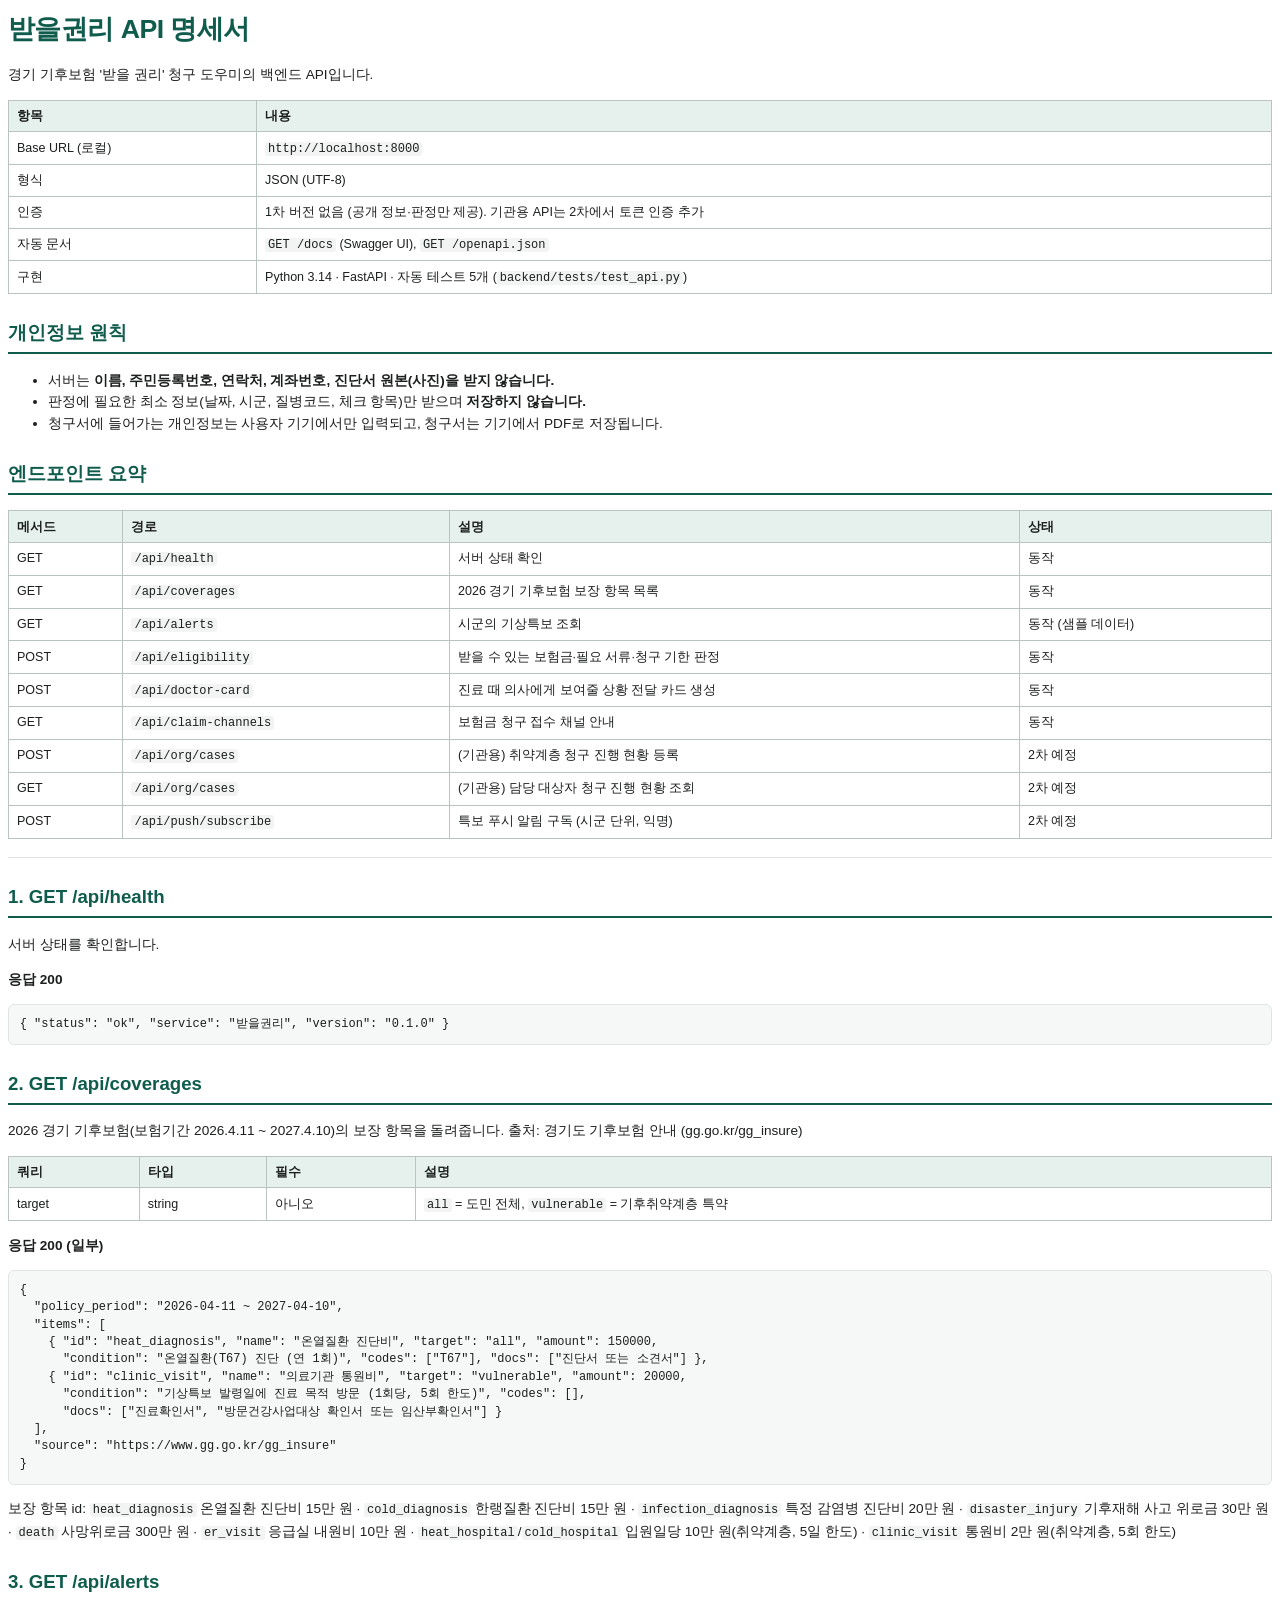
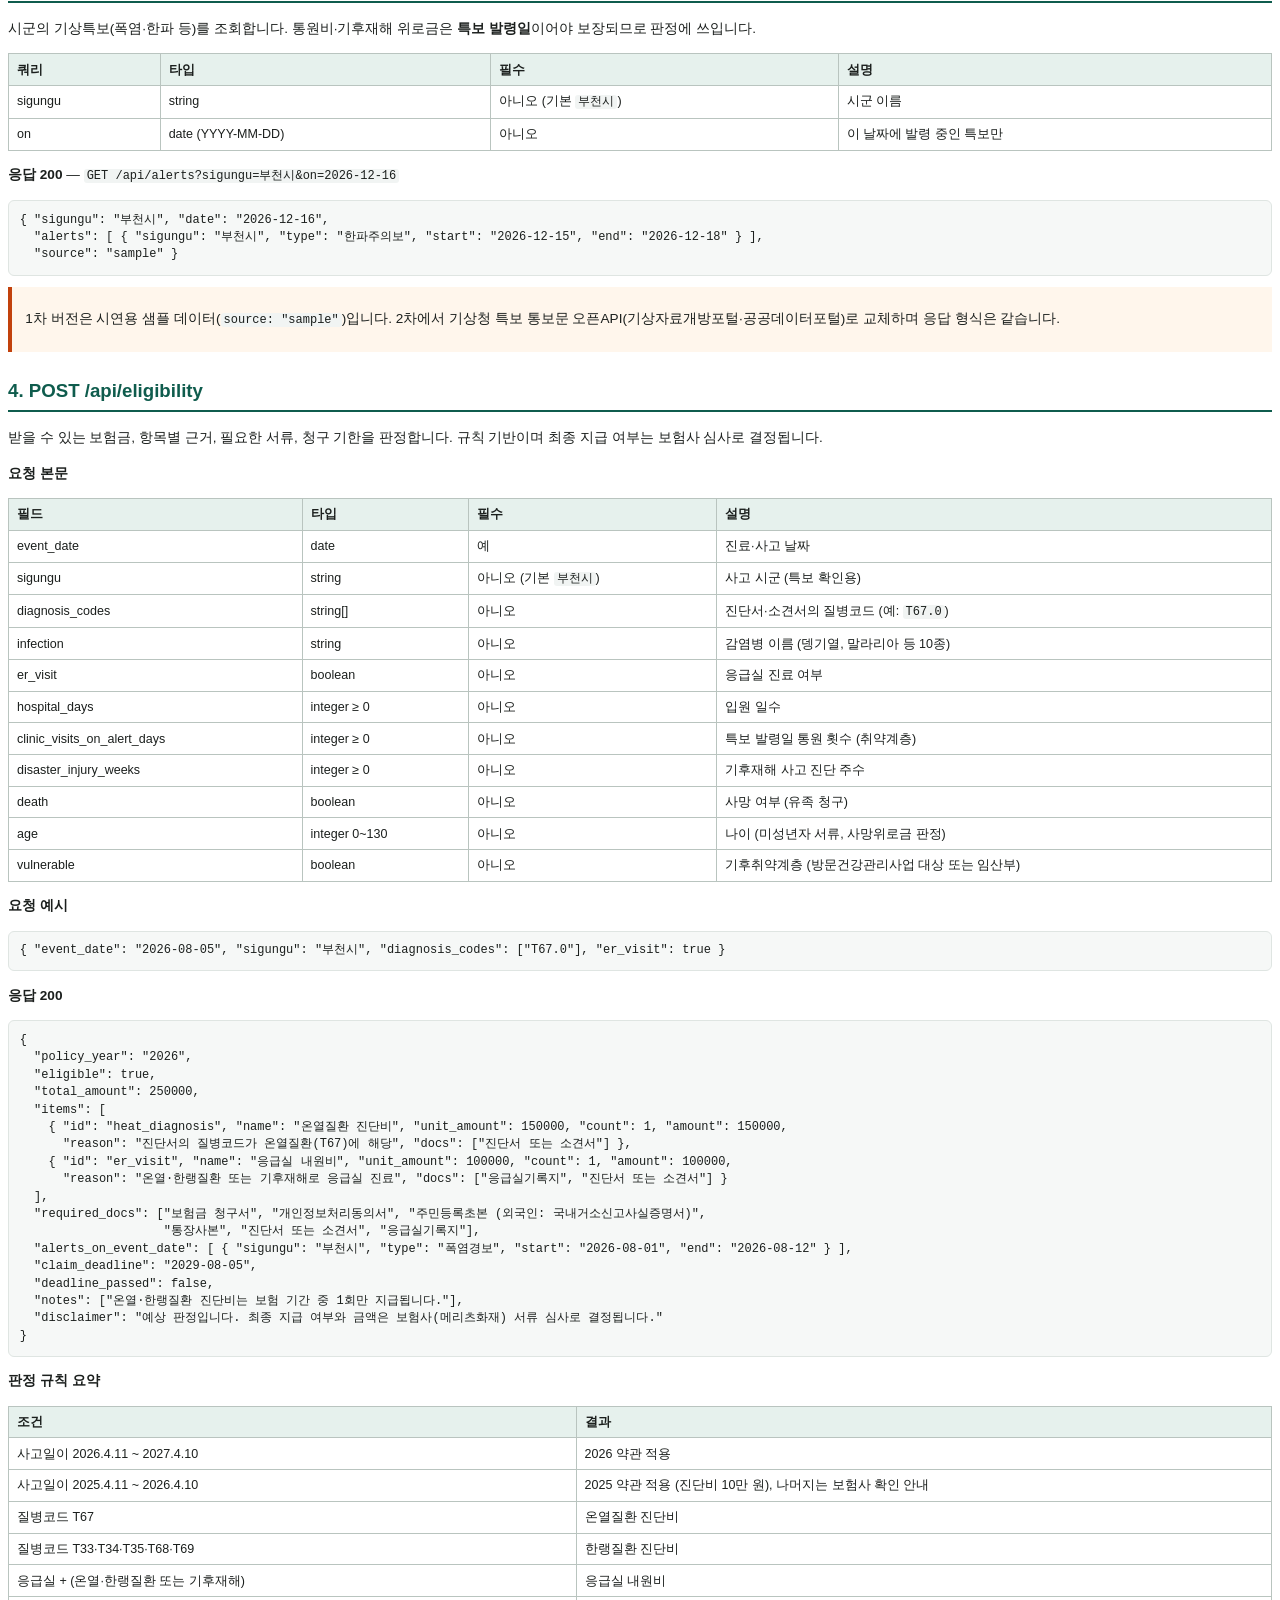
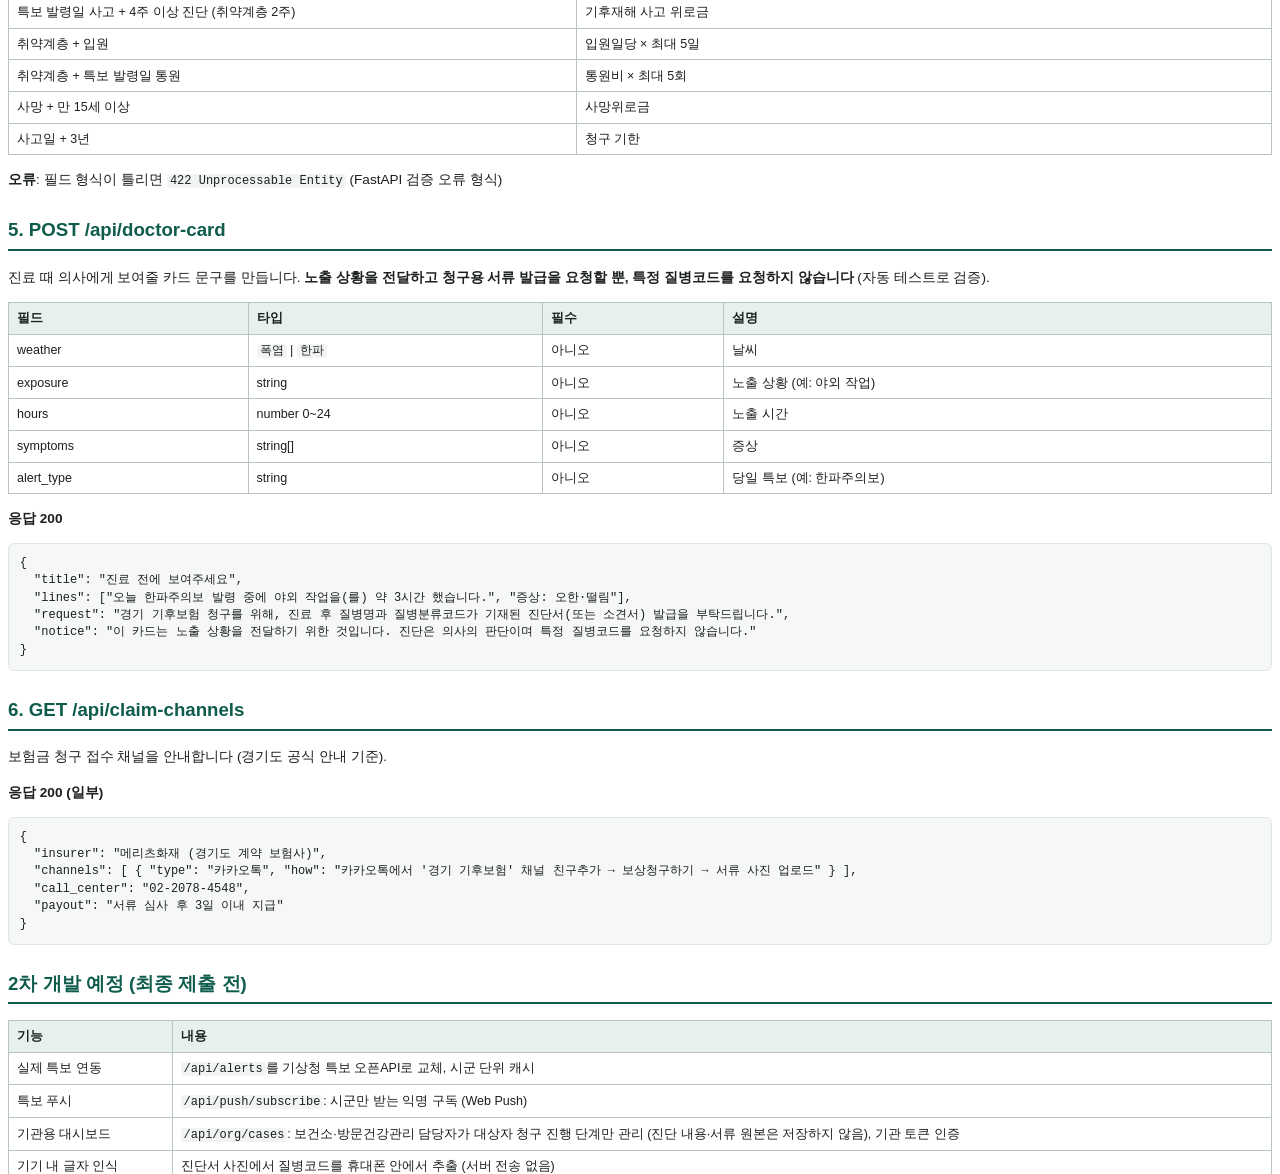
==== docs/API명세서.html @ ae0774bc "받을권리: 경기 기후보험 청구 도우미 1차 제출본 - FastAPI 백엔드: 보장표, 판정 규칙, 기상특보(샘플), 진료 카드, 청구 채널 API와 테스트 - 모바일 웹 프론트엔드" ====
<!doctype html><html lang='ko'><head><meta charset='utf-8'><title>받을권리 API 명세서</title><style>
@page { size: A4; margin: 16mm 15mm; }
body { font-family: "Malgun Gothic", "Apple SD Gothic Neo", sans-serif; font-size: 10.2pt; line-height: 1.6; color: #1b1f1d; }
h1 { font-size: 20pt; color: #0f5c4d; margin: 0 0 4pt; letter-spacing: -0.02em; }
h2 { font-size: 14pt; color: #0f5c4d; border-bottom: 2px solid #0f5c4d; padding-bottom: 3pt; margin-top: 18pt; }
h3 { font-size: 11.5pt; margin: 12pt 0 4pt; }
table { border-collapse: collapse; width: 100%; margin: 6pt 0 10pt; font-size: 9.4pt; page-break-inside: avoid; }
th, td { border: 1px solid #b9c4bf; padding: 4pt 6pt; vertical-align: top; text-align: left; }
th { background: #e6f1ed; }
code { font-family: Consolas, monospace; background: #f1f4f3; padding: 0 3px; border-radius: 3px; font-size: 9pt; }
pre { background: #f6f8f7; border: 1px solid #dfe5e2; border-radius: 6px; padding: 8pt; font-size: 8.4pt; line-height: 1.45;
      white-space: pre-wrap; page-break-inside: avoid; }
pre code { background: none; padding: 0; }
blockquote { margin: 8pt 0; padding: 6pt 10pt; background: #fff6ec; border-left: 4px solid #c2410c; }
hr { border: 0; border-top: 1px solid #dfe5e2; margin: 14pt 0; }
.screens { display: grid; grid-template-columns: repeat(6, 1fr); gap: 6pt; margin: 8pt 0 10pt; page-break-inside: avoid; }
.screens figure { margin: 0; text-align: center; }
.screens img { width: 100%; border: 1px solid #cfd8d4; border-radius: 6px; }
.screens figcaption { font-size: 8pt; margin-top: 2pt; }
.footnote { font-size: 8.4pt; color: #444; }
.footnote ol { padding-left: 16pt; }
a { color: #0f5c4d; word-break: break-all; }
</style></head><body><h1>받을권리 API 명세서</h1>
<p>경기 기후보험 '받을 권리' 청구 도우미의 백엔드 API입니다.</p>
<table>
<thead>
<tr>
<th>항목</th>
<th>내용</th>
</tr>
</thead>
<tbody>
<tr>
<td>Base URL (로컬)</td>
<td><code>http://localhost:8000</code></td>
</tr>
<tr>
<td>형식</td>
<td>JSON (UTF-8)</td>
</tr>
<tr>
<td>인증</td>
<td>1차 버전 없음 (공개 정보·판정만 제공). 기관용 API는 2차에서 토큰 인증 추가</td>
</tr>
<tr>
<td>자동 문서</td>
<td><code>GET /docs</code> (Swagger UI), <code>GET /openapi.json</code></td>
</tr>
<tr>
<td>구현</td>
<td>Python 3.14 · FastAPI · 자동 테스트 5개 (<code>backend/tests/test_api.py</code>)</td>
</tr>
</tbody>
</table>
<h2>개인정보 원칙</h2>
<ul>
<li>서버는 <strong>이름, 주민등록번호, 연락처, 계좌번호, 진단서 원본(사진)을 받지 않습니다.</strong></li>
<li>판정에 필요한 최소 정보(날짜, 시군, 질병코드, 체크 항목)만 받으며 <strong>저장하지 않습니다.</strong></li>
<li>청구서에 들어가는 개인정보는 사용자 기기에서만 입력되고, 청구서는 기기에서 PDF로 저장됩니다.</li>
</ul>
<h2>엔드포인트 요약</h2>
<table>
<thead>
<tr>
<th>메서드</th>
<th>경로</th>
<th>설명</th>
<th>상태</th>
</tr>
</thead>
<tbody>
<tr>
<td>GET</td>
<td><code>/api/health</code></td>
<td>서버 상태 확인</td>
<td>동작</td>
</tr>
<tr>
<td>GET</td>
<td><code>/api/coverages</code></td>
<td>2026 경기 기후보험 보장 항목 목록</td>
<td>동작</td>
</tr>
<tr>
<td>GET</td>
<td><code>/api/alerts</code></td>
<td>시군의 기상특보 조회</td>
<td>동작 (샘플 데이터)</td>
</tr>
<tr>
<td>POST</td>
<td><code>/api/eligibility</code></td>
<td>받을 수 있는 보험금·필요 서류·청구 기한 판정</td>
<td>동작</td>
</tr>
<tr>
<td>POST</td>
<td><code>/api/doctor-card</code></td>
<td>진료 때 의사에게 보여줄 상황 전달 카드 생성</td>
<td>동작</td>
</tr>
<tr>
<td>GET</td>
<td><code>/api/claim-channels</code></td>
<td>보험금 청구 접수 채널 안내</td>
<td>동작</td>
</tr>
<tr>
<td>POST</td>
<td><code>/api/org/cases</code></td>
<td>(기관용) 취약계층 청구 진행 현황 등록</td>
<td>2차 예정</td>
</tr>
<tr>
<td>GET</td>
<td><code>/api/org/cases</code></td>
<td>(기관용) 담당 대상자 청구 진행 현황 조회</td>
<td>2차 예정</td>
</tr>
<tr>
<td>POST</td>
<td><code>/api/push/subscribe</code></td>
<td>특보 푸시 알림 구독 (시군 단위, 익명)</td>
<td>2차 예정</td>
</tr>
</tbody>
</table>
<hr />
<h2>1. GET /api/health</h2>
<p>서버 상태를 확인합니다.</p>
<p><strong>응답 200</strong></p>
<pre><code class="language-json">{ &quot;status&quot;: &quot;ok&quot;, &quot;service&quot;: &quot;받을권리&quot;, &quot;version&quot;: &quot;0.1.0&quot; }
</code></pre>
<h2>2. GET /api/coverages</h2>
<p>2026 경기 기후보험(보험기간 2026.4.11 ~ 2027.4.10)의 보장 항목을 돌려줍니다. 출처: 경기도 기후보험 안내 (gg.go.kr/gg_insure)</p>
<table>
<thead>
<tr>
<th>쿼리</th>
<th>타입</th>
<th>필수</th>
<th>설명</th>
</tr>
</thead>
<tbody>
<tr>
<td>target</td>
<td>string</td>
<td>아니오</td>
<td><code>all</code> = 도민 전체, <code>vulnerable</code> = 기후취약계층 특약</td>
</tr>
</tbody>
</table>
<p><strong>응답 200 (일부)</strong></p>
<pre><code class="language-json">{
  &quot;policy_period&quot;: &quot;2026-04-11 ~ 2027-04-10&quot;,
  &quot;items&quot;: [
    { &quot;id&quot;: &quot;heat_diagnosis&quot;, &quot;name&quot;: &quot;온열질환 진단비&quot;, &quot;target&quot;: &quot;all&quot;, &quot;amount&quot;: 150000,
      &quot;condition&quot;: &quot;온열질환(T67) 진단 (연 1회)&quot;, &quot;codes&quot;: [&quot;T67&quot;], &quot;docs&quot;: [&quot;진단서 또는 소견서&quot;] },
    { &quot;id&quot;: &quot;clinic_visit&quot;, &quot;name&quot;: &quot;의료기관 통원비&quot;, &quot;target&quot;: &quot;vulnerable&quot;, &quot;amount&quot;: 20000,
      &quot;condition&quot;: &quot;기상특보 발령일에 진료 목적 방문 (1회당, 5회 한도)&quot;, &quot;codes&quot;: [],
      &quot;docs&quot;: [&quot;진료확인서&quot;, &quot;방문건강사업대상 확인서 또는 임산부확인서&quot;] }
  ],
  &quot;source&quot;: &quot;https://www.gg.go.kr/gg_insure&quot;
}
</code></pre>
<p>보장 항목 id: <code>heat_diagnosis</code> 온열질환 진단비 15만 원 · <code>cold_diagnosis</code> 한랭질환 진단비 15만 원 · <code>infection_diagnosis</code> 특정 감염병 진단비 20만 원 · <code>disaster_injury</code> 기후재해 사고 위로금 30만 원 · <code>death</code> 사망위로금 300만 원 · <code>er_visit</code> 응급실 내원비 10만 원 · <code>heat_hospital</code>/<code>cold_hospital</code> 입원일당 10만 원(취약계층, 5일 한도) · <code>clinic_visit</code> 통원비 2만 원(취약계층, 5회 한도)</p>
<h2>3. GET /api/alerts</h2>
<p>시군의 기상특보(폭염·한파 등)를 조회합니다. 통원비·기후재해 위로금은 <strong>특보 발령일</strong>이어야 보장되므로 판정에 쓰입니다.</p>
<table>
<thead>
<tr>
<th>쿼리</th>
<th>타입</th>
<th>필수</th>
<th>설명</th>
</tr>
</thead>
<tbody>
<tr>
<td>sigungu</td>
<td>string</td>
<td>아니오 (기본 <code>부천시</code>)</td>
<td>시군 이름</td>
</tr>
<tr>
<td>on</td>
<td>date (YYYY-MM-DD)</td>
<td>아니오</td>
<td>이 날짜에 발령 중인 특보만</td>
</tr>
</tbody>
</table>
<p><strong>응답 200</strong> — <code>GET /api/alerts?sigungu=부천시&amp;on=2026-12-16</code></p>
<pre><code class="language-json">{ &quot;sigungu&quot;: &quot;부천시&quot;, &quot;date&quot;: &quot;2026-12-16&quot;,
  &quot;alerts&quot;: [ { &quot;sigungu&quot;: &quot;부천시&quot;, &quot;type&quot;: &quot;한파주의보&quot;, &quot;start&quot;: &quot;2026-12-15&quot;, &quot;end&quot;: &quot;2026-12-18&quot; } ],
  &quot;source&quot;: &quot;sample&quot; }
</code></pre>
<blockquote>
<p>1차 버전은 시연용 샘플 데이터(<code>source: "sample"</code>)입니다. 2차에서 기상청 특보 통보문 오픈API(기상자료개방포털·공공데이터포털)로 교체하며 응답 형식은 같습니다.</p>
</blockquote>
<h2>4. POST /api/eligibility</h2>
<p>받을 수 있는 보험금, 항목별 근거, 필요한 서류, 청구 기한을 판정합니다. 규칙 기반이며 최종 지급 여부는 보험사 심사로 결정됩니다.</p>
<p><strong>요청 본문</strong></p>
<table>
<thead>
<tr>
<th>필드</th>
<th>타입</th>
<th>필수</th>
<th>설명</th>
</tr>
</thead>
<tbody>
<tr>
<td>event_date</td>
<td>date</td>
<td>예</td>
<td>진료·사고 날짜</td>
</tr>
<tr>
<td>sigungu</td>
<td>string</td>
<td>아니오 (기본 <code>부천시</code>)</td>
<td>사고 시군 (특보 확인용)</td>
</tr>
<tr>
<td>diagnosis_codes</td>
<td>string[]</td>
<td>아니오</td>
<td>진단서·소견서의 질병코드 (예: <code>T67.0</code>)</td>
</tr>
<tr>
<td>infection</td>
<td>string</td>
<td>아니오</td>
<td>감염병 이름 (뎅기열, 말라리아 등 10종)</td>
</tr>
<tr>
<td>er_visit</td>
<td>boolean</td>
<td>아니오</td>
<td>응급실 진료 여부</td>
</tr>
<tr>
<td>hospital_days</td>
<td>integer ≥ 0</td>
<td>아니오</td>
<td>입원 일수</td>
</tr>
<tr>
<td>clinic_visits_on_alert_days</td>
<td>integer ≥ 0</td>
<td>아니오</td>
<td>특보 발령일 통원 횟수 (취약계층)</td>
</tr>
<tr>
<td>disaster_injury_weeks</td>
<td>integer ≥ 0</td>
<td>아니오</td>
<td>기후재해 사고 진단 주수</td>
</tr>
<tr>
<td>death</td>
<td>boolean</td>
<td>아니오</td>
<td>사망 여부 (유족 청구)</td>
</tr>
<tr>
<td>age</td>
<td>integer 0~130</td>
<td>아니오</td>
<td>나이 (미성년자 서류, 사망위로금 판정)</td>
</tr>
<tr>
<td>vulnerable</td>
<td>boolean</td>
<td>아니오</td>
<td>기후취약계층 (방문건강관리사업 대상 또는 임산부)</td>
</tr>
</tbody>
</table>
<p><strong>요청 예시</strong></p>
<pre><code class="language-json">{ &quot;event_date&quot;: &quot;2026-08-05&quot;, &quot;sigungu&quot;: &quot;부천시&quot;, &quot;diagnosis_codes&quot;: [&quot;T67.0&quot;], &quot;er_visit&quot;: true }
</code></pre>
<p><strong>응답 200</strong></p>
<pre><code class="language-json">{
  &quot;policy_year&quot;: &quot;2026&quot;,
  &quot;eligible&quot;: true,
  &quot;total_amount&quot;: 250000,
  &quot;items&quot;: [
    { &quot;id&quot;: &quot;heat_diagnosis&quot;, &quot;name&quot;: &quot;온열질환 진단비&quot;, &quot;unit_amount&quot;: 150000, &quot;count&quot;: 1, &quot;amount&quot;: 150000,
      &quot;reason&quot;: &quot;진단서의 질병코드가 온열질환(T67)에 해당&quot;, &quot;docs&quot;: [&quot;진단서 또는 소견서&quot;] },
    { &quot;id&quot;: &quot;er_visit&quot;, &quot;name&quot;: &quot;응급실 내원비&quot;, &quot;unit_amount&quot;: 100000, &quot;count&quot;: 1, &quot;amount&quot;: 100000,
      &quot;reason&quot;: &quot;온열·한랭질환 또는 기후재해로 응급실 진료&quot;, &quot;docs&quot;: [&quot;응급실기록지&quot;, &quot;진단서 또는 소견서&quot;] }
  ],
  &quot;required_docs&quot;: [&quot;보험금 청구서&quot;, &quot;개인정보처리동의서&quot;, &quot;주민등록초본 (외국인: 국내거소신고사실증명서)&quot;,
                    &quot;통장사본&quot;, &quot;진단서 또는 소견서&quot;, &quot;응급실기록지&quot;],
  &quot;alerts_on_event_date&quot;: [ { &quot;sigungu&quot;: &quot;부천시&quot;, &quot;type&quot;: &quot;폭염경보&quot;, &quot;start&quot;: &quot;2026-08-01&quot;, &quot;end&quot;: &quot;2026-08-12&quot; } ],
  &quot;claim_deadline&quot;: &quot;2029-08-05&quot;,
  &quot;deadline_passed&quot;: false,
  &quot;notes&quot;: [&quot;온열·한랭질환 진단비는 보험 기간 중 1회만 지급됩니다.&quot;],
  &quot;disclaimer&quot;: &quot;예상 판정입니다. 최종 지급 여부와 금액은 보험사(메리츠화재) 서류 심사로 결정됩니다.&quot;
}
</code></pre>
<p><strong>판정 규칙 요약</strong></p>
<table>
<thead>
<tr>
<th>조건</th>
<th>결과</th>
</tr>
</thead>
<tbody>
<tr>
<td>사고일이 2026.4.11 ~ 2027.4.10</td>
<td>2026 약관 적용</td>
</tr>
<tr>
<td>사고일이 2025.4.11 ~ 2026.4.10</td>
<td>2025 약관 적용 (진단비 10만 원), 나머지는 보험사 확인 안내</td>
</tr>
<tr>
<td>질병코드 T67</td>
<td>온열질환 진단비</td>
</tr>
<tr>
<td>질병코드 T33·T34·T35·T68·T69</td>
<td>한랭질환 진단비</td>
</tr>
<tr>
<td>응급실 + (온열·한랭질환 또는 기후재해)</td>
<td>응급실 내원비</td>
</tr>
<tr>
<td>특보 발령일 사고 + 4주 이상 진단 (취약계층 2주)</td>
<td>기후재해 사고 위로금</td>
</tr>
<tr>
<td>취약계층 + 입원</td>
<td>입원일당 × 최대 5일</td>
</tr>
<tr>
<td>취약계층 + 특보 발령일 통원</td>
<td>통원비 × 최대 5회</td>
</tr>
<tr>
<td>사망 + 만 15세 이상</td>
<td>사망위로금</td>
</tr>
<tr>
<td>사고일 + 3년</td>
<td>청구 기한</td>
</tr>
</tbody>
</table>
<p><strong>오류</strong>: 필드 형식이 틀리면 <code>422 Unprocessable Entity</code> (FastAPI 검증 오류 형식)</p>
<h2>5. POST /api/doctor-card</h2>
<p>진료 때 의사에게 보여줄 카드 문구를 만듭니다. <strong>노출 상황을 전달하고 청구용 서류 발급을 요청할 뿐, 특정 질병코드를 요청하지 않습니다</strong> (자동 테스트로 검증).</p>
<table>
<thead>
<tr>
<th>필드</th>
<th>타입</th>
<th>필수</th>
<th>설명</th>
</tr>
</thead>
<tbody>
<tr>
<td>weather</td>
<td><code>폭염</code> | <code>한파</code></td>
<td>아니오</td>
<td>날씨</td>
</tr>
<tr>
<td>exposure</td>
<td>string</td>
<td>아니오</td>
<td>노출 상황 (예: 야외 작업)</td>
</tr>
<tr>
<td>hours</td>
<td>number 0~24</td>
<td>아니오</td>
<td>노출 시간</td>
</tr>
<tr>
<td>symptoms</td>
<td>string[]</td>
<td>아니오</td>
<td>증상</td>
</tr>
<tr>
<td>alert_type</td>
<td>string</td>
<td>아니오</td>
<td>당일 특보 (예: 한파주의보)</td>
</tr>
</tbody>
</table>
<p><strong>응답 200</strong></p>
<pre><code class="language-json">{
  &quot;title&quot;: &quot;진료 전에 보여주세요&quot;,
  &quot;lines&quot;: [&quot;오늘 한파주의보 발령 중에 야외 작업을(를) 약 3시간 했습니다.&quot;, &quot;증상: 오한·떨림&quot;],
  &quot;request&quot;: &quot;경기 기후보험 청구를 위해, 진료 후 질병명과 질병분류코드가 기재된 진단서(또는 소견서) 발급을 부탁드립니다.&quot;,
  &quot;notice&quot;: &quot;이 카드는 노출 상황을 전달하기 위한 것입니다. 진단은 의사의 판단이며 특정 질병코드를 요청하지 않습니다.&quot;
}
</code></pre>
<h2>6. GET /api/claim-channels</h2>
<p>보험금 청구 접수 채널을 안내합니다 (경기도 공식 안내 기준).</p>
<p><strong>응답 200 (일부)</strong></p>
<pre><code class="language-json">{
  &quot;insurer&quot;: &quot;메리츠화재 (경기도 계약 보험사)&quot;,
  &quot;channels&quot;: [ { &quot;type&quot;: &quot;카카오톡&quot;, &quot;how&quot;: &quot;카카오톡에서 '경기 기후보험' 채널 친구추가 → 보상청구하기 → 서류 사진 업로드&quot; } ],
  &quot;call_center&quot;: &quot;02-2078-4548&quot;,
  &quot;payout&quot;: &quot;서류 심사 후 3일 이내 지급&quot;
}
</code></pre>
<h2>2차 개발 예정 (최종 제출 전)</h2>
<table>
<thead>
<tr>
<th>기능</th>
<th>내용</th>
</tr>
</thead>
<tbody>
<tr>
<td>실제 특보 연동</td>
<td><code>/api/alerts</code>를 기상청 특보 오픈API로 교체, 시군 단위 캐시</td>
</tr>
<tr>
<td>특보 푸시</td>
<td><code>/api/push/subscribe</code>: 시군만 받는 익명 구독 (Web Push)</td>
</tr>
<tr>
<td>기관용 대시보드</td>
<td><code>/api/org/cases</code>: 보건소·방문건강관리 담당자가 대상자 청구 진행 단계만 관리 (진단 내용·서류 원본은 저장하지 않음), 기관 토큰 인증</td>
</tr>
<tr>
<td>기기 내 글자 인식</td>
<td>진단서 사진에서 질병코드를 휴대폰 안에서 추출 (서버 전송 없음)</td>
</tr>
</tbody>
</table></body></html>
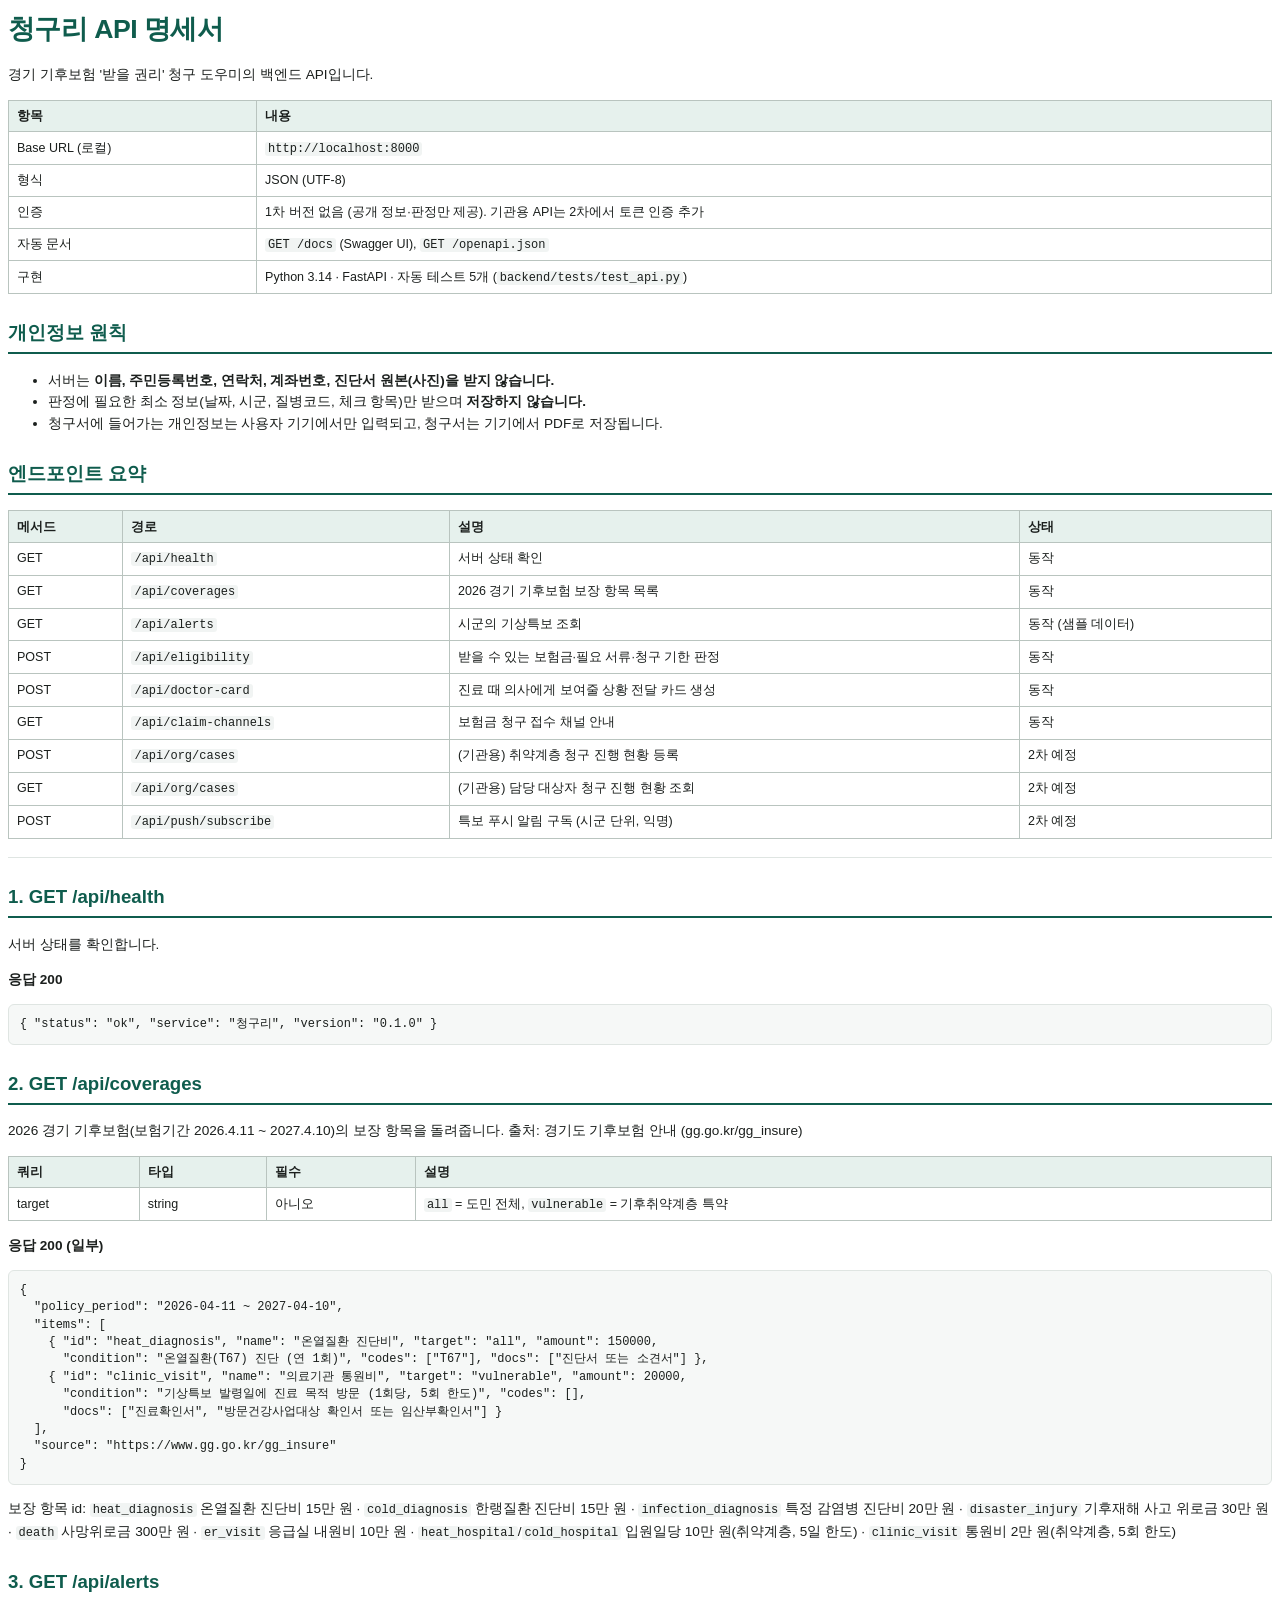
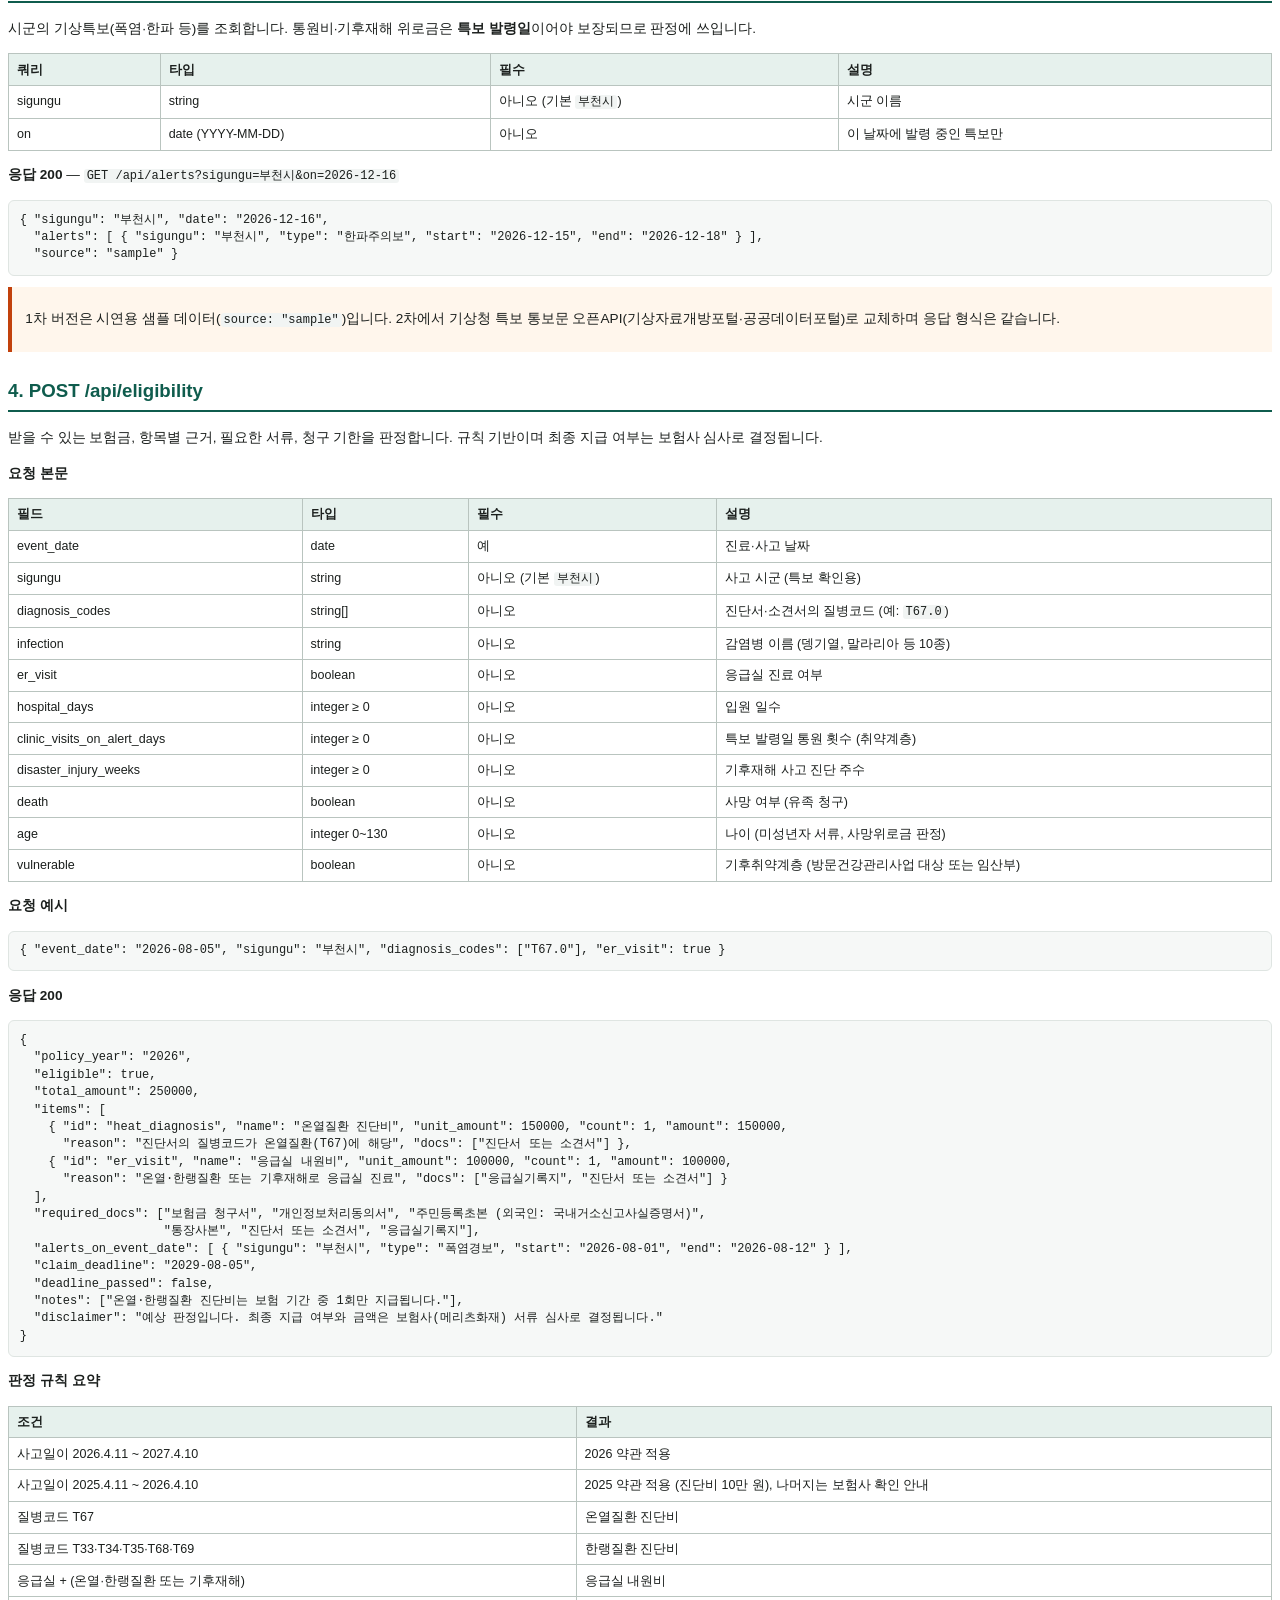
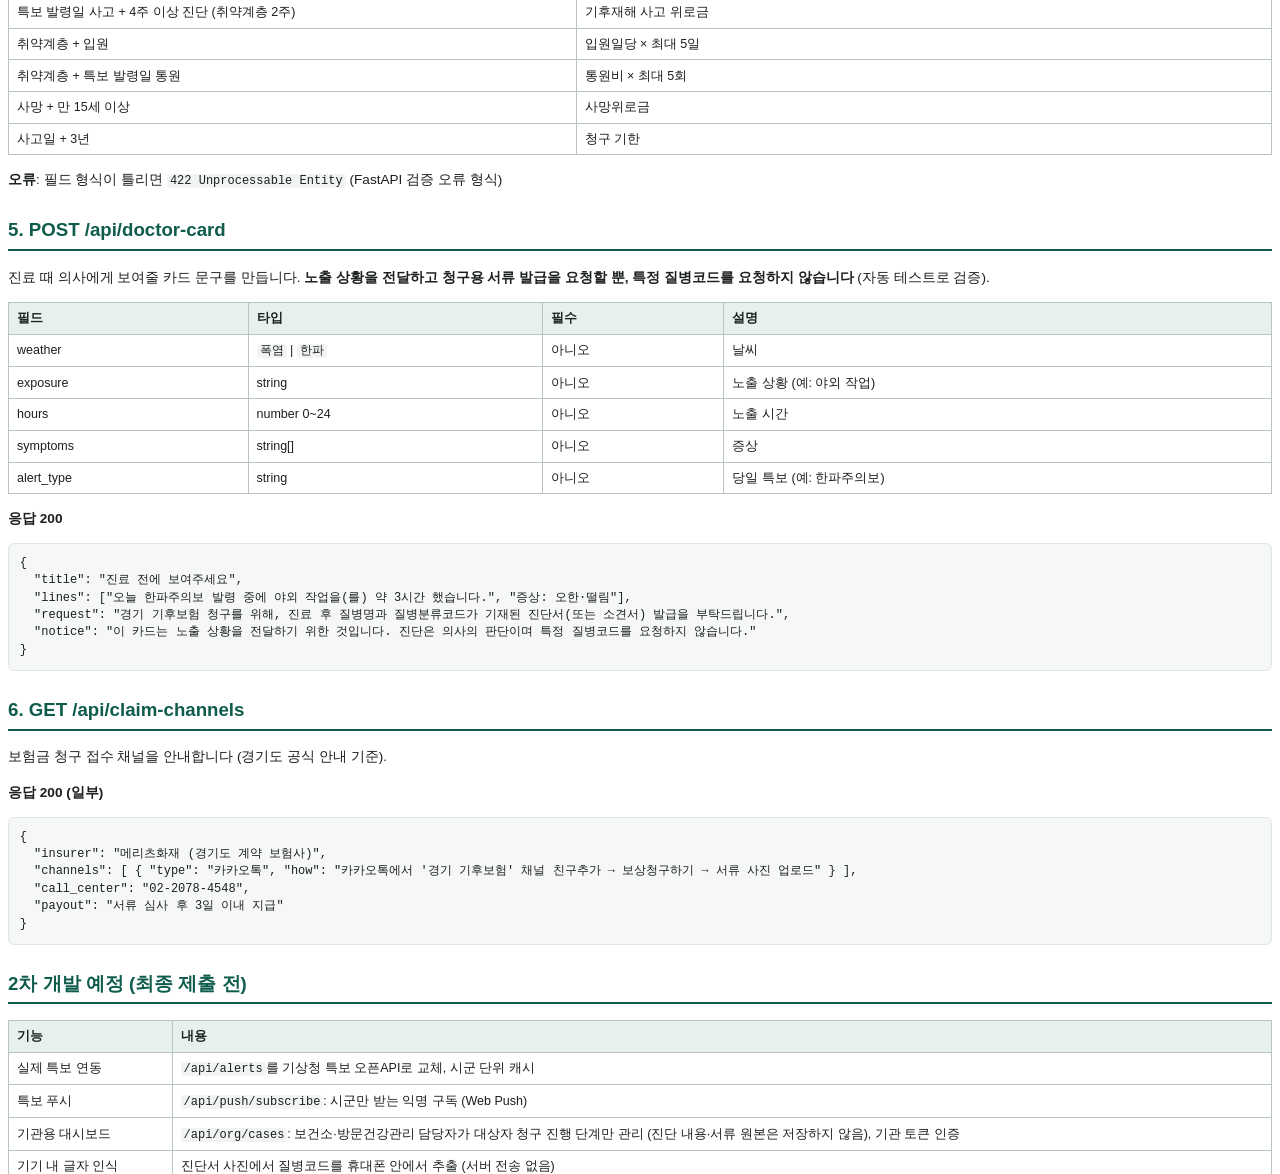
==== commit 447cbb9b: "서비스 이름을 청구리로 바꾸고 팀 정보 반영 - 앱 로고·제목, API 이름, 기획서·명세서·UI 시안·README를 청구리로 변경 ('받을 권리'는 부제로 유지) - 기획서에 팀" ====
--- a/docs/API명세서.html
+++ b/docs/API명세서.html
@@ -1,4 +1,4 @@
-<!doctype html><html lang='ko'><head><meta charset='utf-8'><title>받을권리 API 명세서</title><style>
+<!doctype html><html lang='ko'><head><meta charset='utf-8'><title>청구리 API 명세서</title><style>
 @page { size: A4; margin: 16mm 15mm; }
 body { font-family: "Malgun Gothic", "Apple SD Gothic Neo", sans-serif; font-size: 10.2pt; line-height: 1.6; color: #1b1f1d; }
 h1 { font-size: 20pt; color: #0f5c4d; margin: 0 0 4pt; letter-spacing: -0.02em; }
@@ -20,7 +20,7 @@
 .footnote { font-size: 8.4pt; color: #444; }
 .footnote ol { padding-left: 16pt; }
 a { color: #0f5c4d; word-break: break-all; }
-</style></head><body><h1>받을권리 API 명세서</h1>
+</style></head><body><h1>청구리 API 명세서</h1>
 <p>경기 기후보험 '받을 권리' 청구 도우미의 백엔드 API입니다.</p>
 <table>
 <thead>
@@ -129,7 +129,7 @@
 <h2>1. GET /api/health</h2>
 <p>서버 상태를 확인합니다.</p>
 <p><strong>응답 200</strong></p>
-<pre><code class="language-json">{ &quot;status&quot;: &quot;ok&quot;, &quot;service&quot;: &quot;받을권리&quot;, &quot;version&quot;: &quot;0.1.0&quot; }
+<pre><code class="language-json">{ &quot;status&quot;: &quot;ok&quot;, &quot;service&quot;: &quot;청구리&quot;, &quot;version&quot;: &quot;0.1.0&quot; }
 </code></pre>
 <h2>2. GET /api/coverages</h2>
 <p>2026 경기 기후보험(보험기간 2026.4.11 ~ 2027.4.10)의 보장 항목을 돌려줍니다. 출처: 경기도 기후보험 안내 (gg.go.kr/gg_insure)</p>
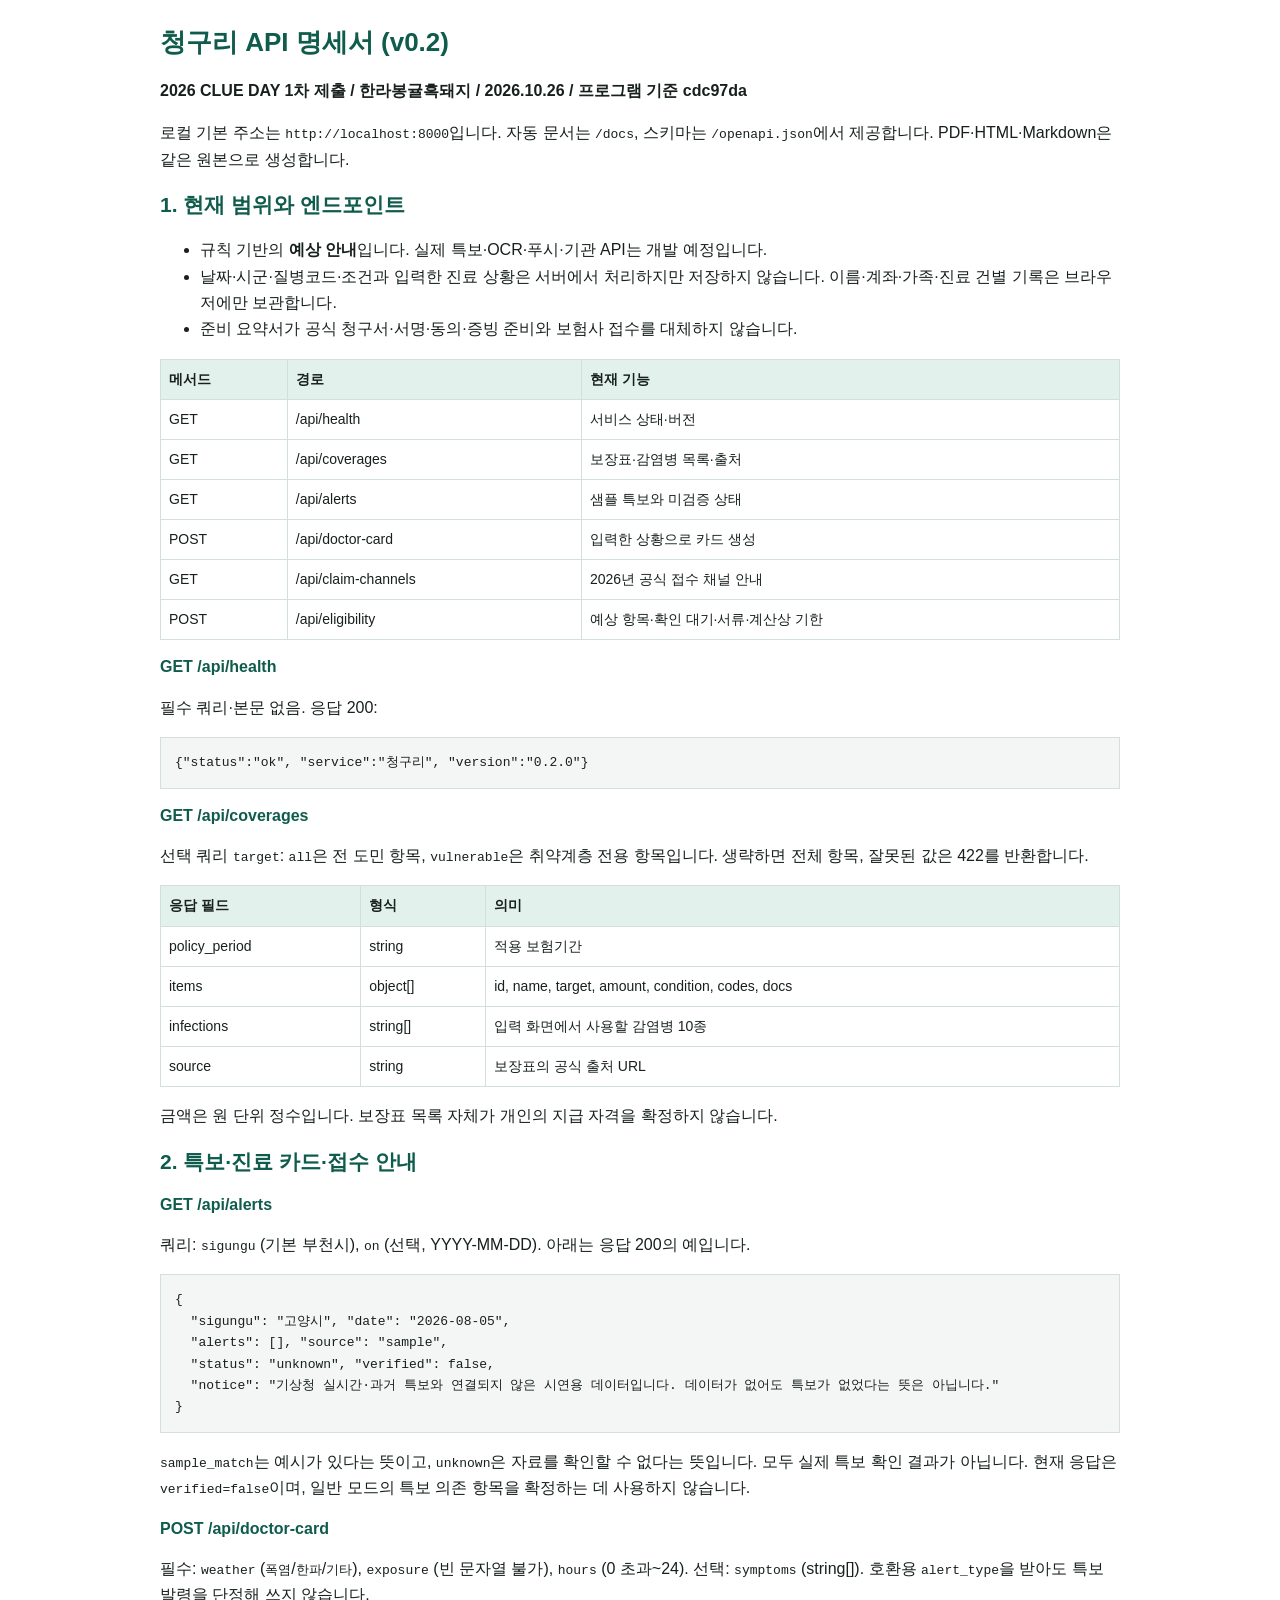
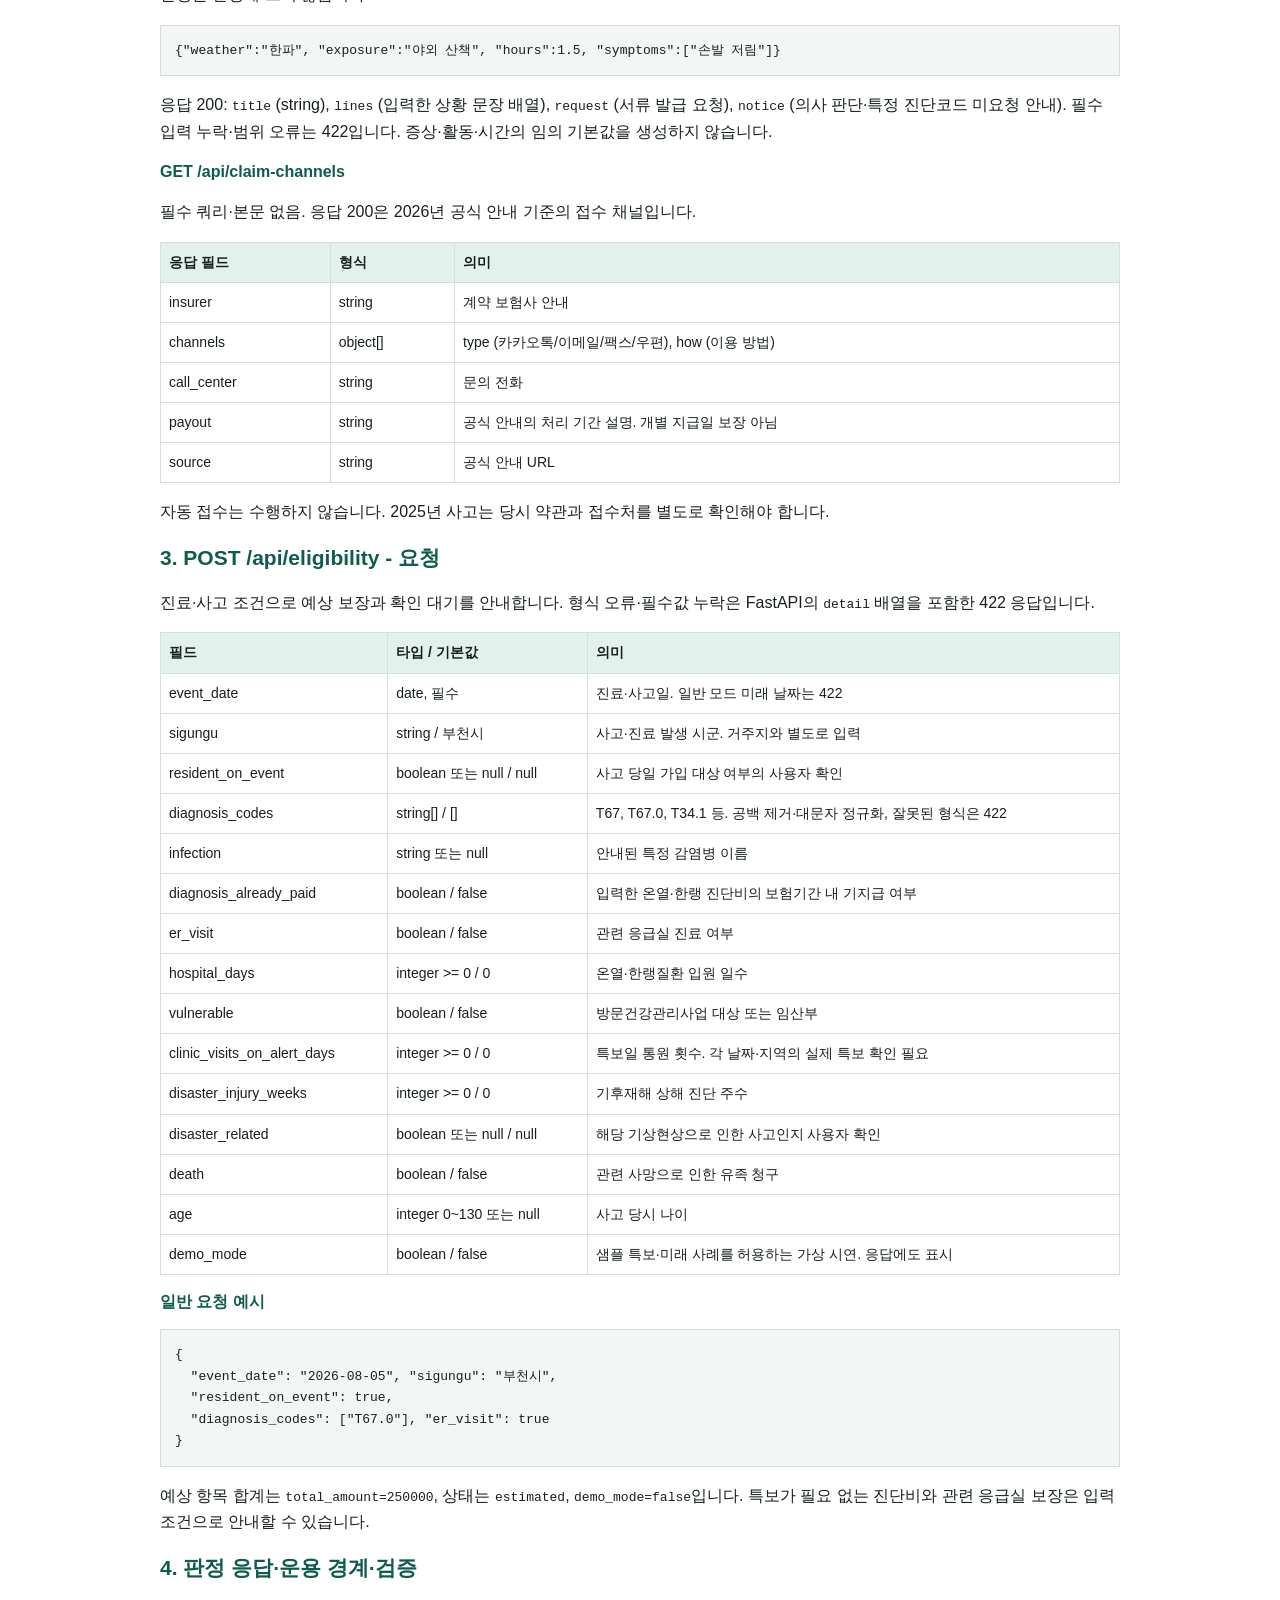
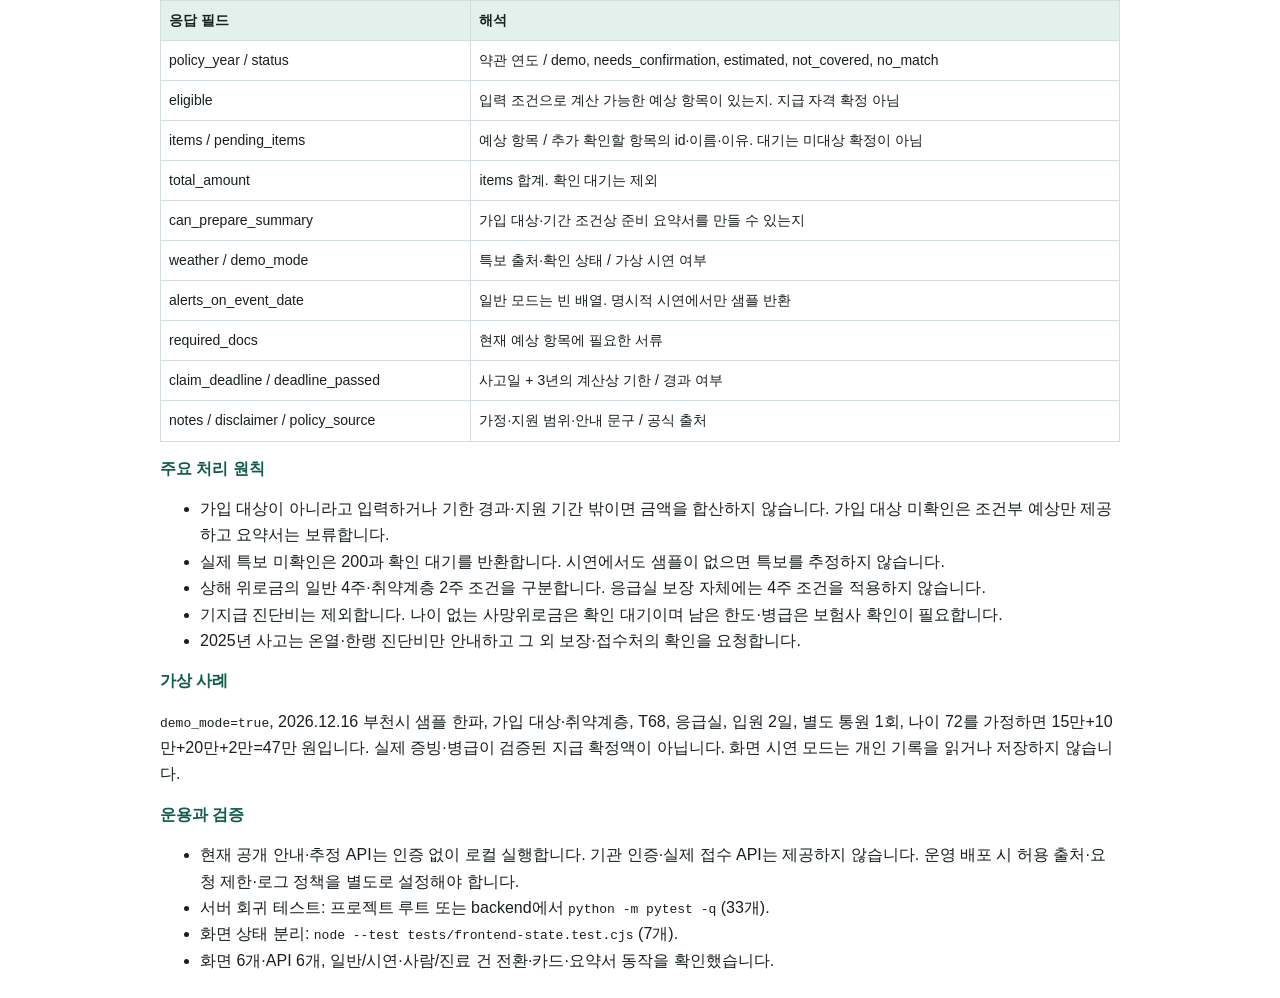
==== commit 5fa855fd: "docs: 1차 제출용 기획안 API 명세와 6화면 UI 시안 갱신" ====
--- a/docs/API명세서.html
+++ b/docs/API명세서.html
@@ -1,446 +1,325 @@
-<!doctype html><html lang='ko'><head><meta charset='utf-8'><title>청구리 API 명세서</title><style>
-@page { size: A4; margin: 16mm 15mm; }
-body { font-family: "Malgun Gothic", "Apple SD Gothic Neo", sans-serif; font-size: 10.2pt; line-height: 1.6; color: #1b1f1d; }
-h1 { font-size: 20pt; color: #0f5c4d; margin: 0 0 4pt; letter-spacing: -0.02em; }
-h2 { font-size: 14pt; color: #0f5c4d; border-bottom: 2px solid #0f5c4d; padding-bottom: 3pt; margin-top: 18pt; }
-h3 { font-size: 11.5pt; margin: 12pt 0 4pt; }
-table { border-collapse: collapse; width: 100%; margin: 6pt 0 10pt; font-size: 9.4pt; page-break-inside: avoid; }
-th, td { border: 1px solid #b9c4bf; padding: 4pt 6pt; vertical-align: top; text-align: left; }
-th { background: #e6f1ed; }
-code { font-family: Consolas, monospace; background: #f1f4f3; padding: 0 3px; border-radius: 3px; font-size: 9pt; }
-pre { background: #f6f8f7; border: 1px solid #dfe5e2; border-radius: 6px; padding: 8pt; font-size: 8.4pt; line-height: 1.45;
-      white-space: pre-wrap; page-break-inside: avoid; }
-pre code { background: none; padding: 0; }
-blockquote { margin: 8pt 0; padding: 6pt 10pt; background: #fff6ec; border-left: 4px solid #c2410c; }
-hr { border: 0; border-top: 1px solid #dfe5e2; margin: 14pt 0; }
-.screens { display: grid; grid-template-columns: repeat(6, 1fr); gap: 6pt; margin: 8pt 0 10pt; page-break-inside: avoid; }
-.screens figure { margin: 0; text-align: center; }
-.screens img { width: 100%; border: 1px solid #cfd8d4; border-radius: 6px; }
-.screens figcaption { font-size: 8pt; margin-top: 2pt; }
-.footnote { font-size: 8.4pt; color: #444; }
-.footnote ol { padding-left: 16pt; }
-a { color: #0f5c4d; word-break: break-all; }
-</style></head><body><h1>청구리 API 명세서</h1>
-<p>경기 기후보험 '받을 권리' 청구 도우미의 백엔드 API입니다.</p>
-<table>
-<thead>
-<tr>
-<th>항목</th>
-<th>내용</th>
-</tr>
-</thead>
-<tbody>
-<tr>
-<td>Base URL (로컬)</td>
-<td><code>http://localhost:8000</code></td>
-</tr>
-<tr>
-<td>형식</td>
-<td>JSON (UTF-8)</td>
-</tr>
-<tr>
-<td>인증</td>
-<td>1차 버전 없음 (공개 정보·판정만 제공). 기관용 API는 2차에서 토큰 인증 추가</td>
-</tr>
-<tr>
-<td>자동 문서</td>
-<td><code>GET /docs</code> (Swagger UI), <code>GET /openapi.json</code></td>
-</tr>
-<tr>
-<td>구현</td>
-<td>Python 3.14 · FastAPI · 자동 테스트 5개 (<code>backend/tests/test_api.py</code>)</td>
-</tr>
-</tbody>
-</table>
-<h2>개인정보 원칙</h2>
+<!doctype html><html lang="ko"><head><meta charset="utf-8"><title>API 명세서</title><style>
+@page {size:A4; margin:20mm 15mm;}
+body {font-family:'Malgun Gothic',sans-serif; color:#17201d; line-height:1.65; max-width:960px; margin:24px auto; padding:0 16px;}
+h1,h2,h3 {color:#0f5c4d; line-height:1.4;} h1 {font-size:26px;} h2 {font-size:21px;} h3 {font-size:16px;}
+table {border-collapse:collapse; width:100%; margin:12px 0; font-size:14px;} th,td {border:1px solid #d3dfd9; padding:8px; text-align:left; vertical-align:top;} th {background:#e3f1ec;}
+a {color:#0f5c4d; overflow-wrap:anywhere;} pre {white-space:pre-wrap; overflow-wrap:anywhere; padding:14px; background:#f3f6f4; border:1px solid #d3dfd9;}
+.page-break {break-before:page;} .screen {display:flex; gap:24px; align-items:flex-start; margin-top:16px; break-inside:avoid;}
+.screen>img {width:290px; border:1px solid #d3dfd9; border-radius:12px;} .ui-notes {flex:1;} .ui-notes p {margin:6px 0 14px;}.small {font-size:12px;color:#5d6965;}
+@media(max-width:640px){.screen{display:block;}.screen>img{max-width:100%;}}
+@media print {body{margin:0;padding:0;}.screen>img{width:73mm;}.screen{gap:7mm;}}
+</style></head><body><h1>청구리 API 명세서 (v0.2)</h1>
+<p><strong>2026 CLUE DAY 1차 제출 / 한라봉귤흑돼지 / 2026.10.26 / 프로그램 기준 cdc97da</strong></p>
+<p>로컬 기본 주소는 <code>http://localhost:8000</code>입니다. 자동 문서는 <code>/docs</code>, 스키마는 <code>/openapi.json</code>에서 제공합니다. PDF·HTML·Markdown은 같은 원본으로 생성합니다.</p>
+<h2>1. 현재 범위와 엔드포인트</h2>
 <ul>
-<li>서버는 <strong>이름, 주민등록번호, 연락처, 계좌번호, 진단서 원본(사진)을 받지 않습니다.</strong></li>
-<li>판정에 필요한 최소 정보(날짜, 시군, 질병코드, 체크 항목)만 받으며 <strong>저장하지 않습니다.</strong></li>
-<li>청구서에 들어가는 개인정보는 사용자 기기에서만 입력되고, 청구서는 기기에서 PDF로 저장됩니다.</li>
+<li>규칙 기반의 <strong>예상 안내</strong>입니다. 실제 특보·OCR·푸시·기관 API는 개발 예정입니다.</li>
+<li>날짜·시군·질병코드·조건과 입력한 진료 상황은 서버에서 처리하지만 저장하지 않습니다. 이름·계좌·가족·진료 건별 기록은 브라우저에만 보관합니다.</li>
+<li>준비 요약서가 공식 청구서·서명·동의·증빙 준비와 보험사 접수를 대체하지 않습니다.</li>
 </ul>
-<h2>엔드포인트 요약</h2>
 <table>
 <thead>
 <tr>
 <th>메서드</th>
 <th>경로</th>
-<th>설명</th>
-<th>상태</th>
+<th>현재 기능</th>
 </tr>
 </thead>
 <tbody>
 <tr>
 <td>GET</td>
-<td><code>/api/health</code></td>
-<td>서버 상태 확인</td>
-<td>동작</td>
+<td>/api/health</td>
+<td>서비스 상태·버전</td>
 </tr>
 <tr>
 <td>GET</td>
-<td><code>/api/coverages</code></td>
-<td>2026 경기 기후보험 보장 항목 목록</td>
-<td>동작</td>
+<td>/api/coverages</td>
+<td>보장표·감염병 목록·출처</td>
 </tr>
 <tr>
 <td>GET</td>
-<td><code>/api/alerts</code></td>
-<td>시군의 기상특보 조회</td>
-<td>동작 (샘플 데이터)</td>
+<td>/api/alerts</td>
+<td>샘플 특보와 미검증 상태</td>
 </tr>
 <tr>
 <td>POST</td>
-<td><code>/api/eligibility</code></td>
-<td>받을 수 있는 보험금·필요 서류·청구 기한 판정</td>
-<td>동작</td>
+<td>/api/doctor-card</td>
+<td>입력한 상황으로 카드 생성</td>
+</tr>
+<tr>
+<td>GET</td>
+<td>/api/claim-channels</td>
+<td>2026년 공식 접수 채널 안내</td>
 </tr>
 <tr>
 <td>POST</td>
-<td><code>/api/doctor-card</code></td>
-<td>진료 때 의사에게 보여줄 상황 전달 카드 생성</td>
-<td>동작</td>
-</tr>
-<tr>
-<td>GET</td>
-<td><code>/api/claim-channels</code></td>
-<td>보험금 청구 접수 채널 안내</td>
-<td>동작</td>
-</tr>
-<tr>
-<td>POST</td>
-<td><code>/api/org/cases</code></td>
-<td>(기관용) 취약계층 청구 진행 현황 등록</td>
-<td>2차 예정</td>
-</tr>
-<tr>
-<td>GET</td>
-<td><code>/api/org/cases</code></td>
-<td>(기관용) 담당 대상자 청구 진행 현황 조회</td>
-<td>2차 예정</td>
-</tr>
-<tr>
-<td>POST</td>
-<td><code>/api/push/subscribe</code></td>
-<td>특보 푸시 알림 구독 (시군 단위, 익명)</td>
-<td>2차 예정</td>
-</tr>
-</tbody>
-</table>
-<hr />
-<h2>1. GET /api/health</h2>
-<p>서버 상태를 확인합니다.</p>
-<p><strong>응답 200</strong></p>
-<pre><code class="language-json">{ &quot;status&quot;: &quot;ok&quot;, &quot;service&quot;: &quot;청구리&quot;, &quot;version&quot;: &quot;0.1.0&quot; }
+<td>/api/eligibility</td>
+<td>예상 항목·확인 대기·서류·계산상 기한</td>
+</tr>
+</tbody>
+</table>
+<h3>GET /api/health</h3>
+<p>필수 쿼리·본문 없음. 응답 200:</p>
+<pre><code class="language-json">{&quot;status&quot;:&quot;ok&quot;, &quot;service&quot;:&quot;청구리&quot;, &quot;version&quot;:&quot;0.2.0&quot;}
 </code></pre>
-<h2>2. GET /api/coverages</h2>
-<p>2026 경기 기후보험(보험기간 2026.4.11 ~ 2027.4.10)의 보장 항목을 돌려줍니다. 출처: 경기도 기후보험 안내 (gg.go.kr/gg_insure)</p>
-<table>
-<thead>
-<tr>
-<th>쿼리</th>
-<th>타입</th>
-<th>필수</th>
-<th>설명</th>
-</tr>
-</thead>
-<tbody>
-<tr>
-<td>target</td>
-<td>string</td>
-<td>아니오</td>
-<td><code>all</code> = 도민 전체, <code>vulnerable</code> = 기후취약계층 특약</td>
-</tr>
-</tbody>
-</table>
-<p><strong>응답 200 (일부)</strong></p>
+<h3>GET /api/coverages</h3>
+<p>선택 쿼리 <code>target</code>: <code>all</code>은 전 도민 항목, <code>vulnerable</code>은 취약계층 전용 항목입니다. 생략하면 전체 항목, 잘못된 값은 422를 반환합니다.</p>
+<table>
+<thead>
+<tr>
+<th>응답 필드</th>
+<th>형식</th>
+<th>의미</th>
+</tr>
+</thead>
+<tbody>
+<tr>
+<td>policy_period</td>
+<td>string</td>
+<td>적용 보험기간</td>
+</tr>
+<tr>
+<td>items</td>
+<td>object[]</td>
+<td>id, name, target, amount, condition, codes, docs</td>
+</tr>
+<tr>
+<td>infections</td>
+<td>string[]</td>
+<td>입력 화면에서 사용할 감염병 10종</td>
+</tr>
+<tr>
+<td>source</td>
+<td>string</td>
+<td>보장표의 공식 출처 URL</td>
+</tr>
+</tbody>
+</table>
+<p>금액은 원 단위 정수입니다. 보장표 목록 자체가 개인의 지급 자격을 확정하지 않습니다.</p>
+<div class="page-break"></div>
+
+<h2>2. 특보·진료 카드·접수 안내</h2>
+<h3>GET /api/alerts</h3>
+<p>쿼리: <code>sigungu</code> (기본 부천시), <code>on</code> (선택, YYYY-MM-DD). 아래는 응답 200의 예입니다.</p>
 <pre><code class="language-json">{
-  &quot;policy_period&quot;: &quot;2026-04-11 ~ 2027-04-10&quot;,
-  &quot;items&quot;: [
-    { &quot;id&quot;: &quot;heat_diagnosis&quot;, &quot;name&quot;: &quot;온열질환 진단비&quot;, &quot;target&quot;: &quot;all&quot;, &quot;amount&quot;: 150000,
-      &quot;condition&quot;: &quot;온열질환(T67) 진단 (연 1회)&quot;, &quot;codes&quot;: [&quot;T67&quot;], &quot;docs&quot;: [&quot;진단서 또는 소견서&quot;] },
-    { &quot;id&quot;: &quot;clinic_visit&quot;, &quot;name&quot;: &quot;의료기관 통원비&quot;, &quot;target&quot;: &quot;vulnerable&quot;, &quot;amount&quot;: 20000,
-      &quot;condition&quot;: &quot;기상특보 발령일에 진료 목적 방문 (1회당, 5회 한도)&quot;, &quot;codes&quot;: [],
-      &quot;docs&quot;: [&quot;진료확인서&quot;, &quot;방문건강사업대상 확인서 또는 임산부확인서&quot;] }
-  ],
-  &quot;source&quot;: &quot;https://www.gg.go.kr/gg_insure&quot;
+  &quot;sigungu&quot;: &quot;고양시&quot;, &quot;date&quot;: &quot;2026-08-05&quot;,
+  &quot;alerts&quot;: [], &quot;source&quot;: &quot;sample&quot;,
+  &quot;status&quot;: &quot;unknown&quot;, &quot;verified&quot;: false,
+  &quot;notice&quot;: &quot;기상청 실시간·과거 특보와 연결되지 않은 시연용 데이터입니다. 데이터가 없어도 특보가 없었다는 뜻은 아닙니다.&quot;
 }
 </code></pre>
-<p>보장 항목 id: <code>heat_diagnosis</code> 온열질환 진단비 15만 원 · <code>cold_diagnosis</code> 한랭질환 진단비 15만 원 · <code>infection_diagnosis</code> 특정 감염병 진단비 20만 원 · <code>disaster_injury</code> 기후재해 사고 위로금 30만 원 · <code>death</code> 사망위로금 300만 원 · <code>er_visit</code> 응급실 내원비 10만 원 · <code>heat_hospital</code>/<code>cold_hospital</code> 입원일당 10만 원(취약계층, 5일 한도) · <code>clinic_visit</code> 통원비 2만 원(취약계층, 5회 한도)</p>
-<h2>3. GET /api/alerts</h2>
-<p>시군의 기상특보(폭염·한파 등)를 조회합니다. 통원비·기후재해 위로금은 <strong>특보 발령일</strong>이어야 보장되므로 판정에 쓰입니다.</p>
-<table>
-<thead>
-<tr>
-<th>쿼리</th>
-<th>타입</th>
-<th>필수</th>
-<th>설명</th>
-</tr>
-</thead>
-<tbody>
+<p><code>sample_match</code>는 예시가 있다는 뜻이고, <code>unknown</code>은 자료를 확인할 수 없다는 뜻입니다. 모두 실제 특보 확인 결과가 아닙니다. 현재 응답은 <code>verified=false</code>이며, 일반 모드의 특보 의존 항목을 확정하는 데 사용하지 않습니다.</p>
+<h3>POST /api/doctor-card</h3>
+<p>필수: <code>weather</code> (<code>폭염</code>/<code>한파</code>/<code>기타</code>), <code>exposure</code> (빈 문자열 불가), <code>hours</code> (0 초과~24).
+선택: <code>symptoms</code> (string[]). 호환용 <code>alert_type</code>을 받아도 특보 발령을 단정해 쓰지 않습니다.</p>
+<pre><code class="language-json">{&quot;weather&quot;:&quot;한파&quot;, &quot;exposure&quot;:&quot;야외 산책&quot;, &quot;hours&quot;:1.5, &quot;symptoms&quot;:[&quot;손발 저림&quot;]}
+</code></pre>
+<p>응답 200: <code>title</code> (string), <code>lines</code> (입력한 상황 문장 배열), <code>request</code> (서류 발급 요청), <code>notice</code> (의사 판단·특정 진단코드 미요청 안내). 필수 입력 누락·범위 오류는 422입니다. 증상·활동·시간의 임의 기본값을 생성하지 않습니다.</p>
+<h3>GET /api/claim-channels</h3>
+<p>필수 쿼리·본문 없음. 응답 200은 2026년 공식 안내 기준의 접수 채널입니다.</p>
+<table>
+<thead>
+<tr>
+<th>응답 필드</th>
+<th>형식</th>
+<th>의미</th>
+</tr>
+</thead>
+<tbody>
+<tr>
+<td>insurer</td>
+<td>string</td>
+<td>계약 보험사 안내</td>
+</tr>
+<tr>
+<td>channels</td>
+<td>object[]</td>
+<td>type (카카오톡/이메일/팩스/우편), how (이용 방법)</td>
+</tr>
+<tr>
+<td>call_center</td>
+<td>string</td>
+<td>문의 전화</td>
+</tr>
+<tr>
+<td>payout</td>
+<td>string</td>
+<td>공식 안내의 처리 기간 설명. 개별 지급일 보장 아님</td>
+</tr>
+<tr>
+<td>source</td>
+<td>string</td>
+<td>공식 안내 URL</td>
+</tr>
+</tbody>
+</table>
+<p>자동 접수는 수행하지 않습니다. 2025년 사고는 당시 약관과 접수처를 별도로 확인해야 합니다.</p>
+<div class="page-break"></div>
+
+<h2>3. POST /api/eligibility - 요청</h2>
+<p>진료·사고 조건으로 예상 보장과 확인 대기를 안내합니다. 형식 오류·필수값 누락은 FastAPI의 <code>detail</code> 배열을 포함한 422 응답입니다.</p>
+<table>
+<thead>
+<tr>
+<th>필드</th>
+<th>타입 / 기본값</th>
+<th>의미</th>
+</tr>
+</thead>
+<tbody>
+<tr>
+<td>event_date</td>
+<td>date, 필수</td>
+<td>진료·사고일. 일반 모드 미래 날짜는 422</td>
+</tr>
 <tr>
 <td>sigungu</td>
-<td>string</td>
-<td>아니오 (기본 <code>부천시</code>)</td>
-<td>시군 이름</td>
-</tr>
-<tr>
-<td>on</td>
-<td>date (YYYY-MM-DD)</td>
-<td>아니오</td>
-<td>이 날짜에 발령 중인 특보만</td>
-</tr>
-</tbody>
-</table>
-<p><strong>응답 200</strong> — <code>GET /api/alerts?sigungu=부천시&amp;on=2026-12-16</code></p>
-<pre><code class="language-json">{ &quot;sigungu&quot;: &quot;부천시&quot;, &quot;date&quot;: &quot;2026-12-16&quot;,
-  &quot;alerts&quot;: [ { &quot;sigungu&quot;: &quot;부천시&quot;, &quot;type&quot;: &quot;한파주의보&quot;, &quot;start&quot;: &quot;2026-12-15&quot;, &quot;end&quot;: &quot;2026-12-18&quot; } ],
-  &quot;source&quot;: &quot;sample&quot; }
-</code></pre>
-<blockquote>
-<p>1차 버전은 시연용 샘플 데이터(<code>source: "sample"</code>)입니다. 2차에서 기상청 특보 통보문 오픈API(기상자료개방포털·공공데이터포털)로 교체하며 응답 형식은 같습니다.</p>
-</blockquote>
-<h2>4. POST /api/eligibility</h2>
-<p>받을 수 있는 보험금, 항목별 근거, 필요한 서류, 청구 기한을 판정합니다. 규칙 기반이며 최종 지급 여부는 보험사 심사로 결정됩니다.</p>
-<p><strong>요청 본문</strong></p>
-<table>
-<thead>
-<tr>
-<th>필드</th>
-<th>타입</th>
-<th>필수</th>
-<th>설명</th>
-</tr>
-</thead>
-<tbody>
-<tr>
-<td>event_date</td>
-<td>date</td>
-<td>예</td>
-<td>진료·사고 날짜</td>
-</tr>
-<tr>
-<td>sigungu</td>
-<td>string</td>
-<td>아니오 (기본 <code>부천시</code>)</td>
-<td>사고 시군 (특보 확인용)</td>
+<td>string / 부천시</td>
+<td>사고·진료 발생 시군. 거주지와 별도로 입력</td>
+</tr>
+<tr>
+<td>resident_on_event</td>
+<td>boolean 또는 null / null</td>
+<td>사고 당일 가입 대상 여부의 사용자 확인</td>
 </tr>
 <tr>
 <td>diagnosis_codes</td>
-<td>string[]</td>
-<td>아니오</td>
-<td>진단서·소견서의 질병코드 (예: <code>T67.0</code>)</td>
+<td>string[] / []</td>
+<td>T67, T67.0, T34.1 등. 공백 제거·대문자 정규화, 잘못된 형식은 422</td>
 </tr>
 <tr>
 <td>infection</td>
-<td>string</td>
-<td>아니오</td>
-<td>감염병 이름 (뎅기열, 말라리아 등 10종)</td>
+<td>string 또는 null</td>
+<td>안내된 특정 감염병 이름</td>
+</tr>
+<tr>
+<td>diagnosis_already_paid</td>
+<td>boolean / false</td>
+<td>입력한 온열·한랭 진단비의 보험기간 내 기지급 여부</td>
 </tr>
 <tr>
 <td>er_visit</td>
-<td>boolean</td>
-<td>아니오</td>
-<td>응급실 진료 여부</td>
+<td>boolean / false</td>
+<td>관련 응급실 진료 여부</td>
 </tr>
 <tr>
 <td>hospital_days</td>
-<td>integer ≥ 0</td>
-<td>아니오</td>
-<td>입원 일수</td>
+<td>integer &gt;= 0 / 0</td>
+<td>온열·한랭질환 입원 일수</td>
+</tr>
+<tr>
+<td>vulnerable</td>
+<td>boolean / false</td>
+<td>방문건강관리사업 대상 또는 임산부</td>
 </tr>
 <tr>
 <td>clinic_visits_on_alert_days</td>
-<td>integer ≥ 0</td>
-<td>아니오</td>
-<td>특보 발령일 통원 횟수 (취약계층)</td>
+<td>integer &gt;= 0 / 0</td>
+<td>특보일 통원 횟수. 각 날짜·지역의 실제 특보 확인 필요</td>
 </tr>
 <tr>
 <td>disaster_injury_weeks</td>
-<td>integer ≥ 0</td>
-<td>아니오</td>
-<td>기후재해 사고 진단 주수</td>
+<td>integer &gt;= 0 / 0</td>
+<td>기후재해 상해 진단 주수</td>
+</tr>
+<tr>
+<td>disaster_related</td>
+<td>boolean 또는 null / null</td>
+<td>해당 기상현상으로 인한 사고인지 사용자 확인</td>
 </tr>
 <tr>
 <td>death</td>
-<td>boolean</td>
-<td>아니오</td>
-<td>사망 여부 (유족 청구)</td>
+<td>boolean / false</td>
+<td>관련 사망으로 인한 유족 청구</td>
 </tr>
 <tr>
 <td>age</td>
-<td>integer 0~130</td>
-<td>아니오</td>
-<td>나이 (미성년자 서류, 사망위로금 판정)</td>
-</tr>
-<tr>
-<td>vulnerable</td>
-<td>boolean</td>
-<td>아니오</td>
-<td>기후취약계층 (방문건강관리사업 대상 또는 임산부)</td>
-</tr>
-</tbody>
-</table>
-<p><strong>요청 예시</strong></p>
-<pre><code class="language-json">{ &quot;event_date&quot;: &quot;2026-08-05&quot;, &quot;sigungu&quot;: &quot;부천시&quot;, &quot;diagnosis_codes&quot;: [&quot;T67.0&quot;], &quot;er_visit&quot;: true }
-</code></pre>
-<p><strong>응답 200</strong></p>
+<td>integer 0~130 또는 null</td>
+<td>사고 당시 나이</td>
+</tr>
+<tr>
+<td>demo_mode</td>
+<td>boolean / false</td>
+<td>샘플 특보·미래 사례를 허용하는 가상 시연. 응답에도 표시</td>
+</tr>
+</tbody>
+</table>
+<h3>일반 요청 예시</h3>
 <pre><code class="language-json">{
-  &quot;policy_year&quot;: &quot;2026&quot;,
-  &quot;eligible&quot;: true,
-  &quot;total_amount&quot;: 250000,
-  &quot;items&quot;: [
-    { &quot;id&quot;: &quot;heat_diagnosis&quot;, &quot;name&quot;: &quot;온열질환 진단비&quot;, &quot;unit_amount&quot;: 150000, &quot;count&quot;: 1, &quot;amount&quot;: 150000,
-      &quot;reason&quot;: &quot;진단서의 질병코드가 온열질환(T67)에 해당&quot;, &quot;docs&quot;: [&quot;진단서 또는 소견서&quot;] },
-    { &quot;id&quot;: &quot;er_visit&quot;, &quot;name&quot;: &quot;응급실 내원비&quot;, &quot;unit_amount&quot;: 100000, &quot;count&quot;: 1, &quot;amount&quot;: 100000,
-      &quot;reason&quot;: &quot;온열·한랭질환 또는 기후재해로 응급실 진료&quot;, &quot;docs&quot;: [&quot;응급실기록지&quot;, &quot;진단서 또는 소견서&quot;] }
-  ],
-  &quot;required_docs&quot;: [&quot;보험금 청구서&quot;, &quot;개인정보처리동의서&quot;, &quot;주민등록초본 (외국인: 국내거소신고사실증명서)&quot;,
-                    &quot;통장사본&quot;, &quot;진단서 또는 소견서&quot;, &quot;응급실기록지&quot;],
-  &quot;alerts_on_event_date&quot;: [ { &quot;sigungu&quot;: &quot;부천시&quot;, &quot;type&quot;: &quot;폭염경보&quot;, &quot;start&quot;: &quot;2026-08-01&quot;, &quot;end&quot;: &quot;2026-08-12&quot; } ],
-  &quot;claim_deadline&quot;: &quot;2029-08-05&quot;,
-  &quot;deadline_passed&quot;: false,
-  &quot;notes&quot;: [&quot;온열·한랭질환 진단비는 보험 기간 중 1회만 지급됩니다.&quot;],
-  &quot;disclaimer&quot;: &quot;예상 판정입니다. 최종 지급 여부와 금액은 보험사(메리츠화재) 서류 심사로 결정됩니다.&quot;
+  &quot;event_date&quot;: &quot;2026-08-05&quot;, &quot;sigungu&quot;: &quot;부천시&quot;,
+  &quot;resident_on_event&quot;: true,
+  &quot;diagnosis_codes&quot;: [&quot;T67.0&quot;], &quot;er_visit&quot;: true
 }
 </code></pre>
-<p><strong>판정 규칙 요약</strong></p>
-<table>
-<thead>
-<tr>
-<th>조건</th>
-<th>결과</th>
-</tr>
-</thead>
-<tbody>
-<tr>
-<td>사고일이 2026.4.11 ~ 2027.4.10</td>
-<td>2026 약관 적용</td>
-</tr>
-<tr>
-<td>사고일이 2025.4.11 ~ 2026.4.10</td>
-<td>2025 약관 적용 (진단비 10만 원), 나머지는 보험사 확인 안내</td>
-</tr>
-<tr>
-<td>질병코드 T67</td>
-<td>온열질환 진단비</td>
-</tr>
-<tr>
-<td>질병코드 T33·T34·T35·T68·T69</td>
-<td>한랭질환 진단비</td>
-</tr>
-<tr>
-<td>응급실 + (온열·한랭질환 또는 기후재해)</td>
-<td>응급실 내원비</td>
-</tr>
-<tr>
-<td>특보 발령일 사고 + 4주 이상 진단 (취약계층 2주)</td>
-<td>기후재해 사고 위로금</td>
-</tr>
-<tr>
-<td>취약계층 + 입원</td>
-<td>입원일당 × 최대 5일</td>
-</tr>
-<tr>
-<td>취약계층 + 특보 발령일 통원</td>
-<td>통원비 × 최대 5회</td>
-</tr>
-<tr>
-<td>사망 + 만 15세 이상</td>
-<td>사망위로금</td>
-</tr>
-<tr>
-<td>사고일 + 3년</td>
-<td>청구 기한</td>
-</tr>
-</tbody>
-</table>
-<p><strong>오류</strong>: 필드 형식이 틀리면 <code>422 Unprocessable Entity</code> (FastAPI 검증 오류 형식)</p>
-<h2>5. POST /api/doctor-card</h2>
-<p>진료 때 의사에게 보여줄 카드 문구를 만듭니다. <strong>노출 상황을 전달하고 청구용 서류 발급을 요청할 뿐, 특정 질병코드를 요청하지 않습니다</strong> (자동 테스트로 검증).</p>
-<table>
-<thead>
-<tr>
-<th>필드</th>
-<th>타입</th>
-<th>필수</th>
-<th>설명</th>
-</tr>
-</thead>
-<tbody>
-<tr>
-<td>weather</td>
-<td><code>폭염</code> | <code>한파</code></td>
-<td>아니오</td>
-<td>날씨</td>
-</tr>
-<tr>
-<td>exposure</td>
-<td>string</td>
-<td>아니오</td>
-<td>노출 상황 (예: 야외 작업)</td>
-</tr>
-<tr>
-<td>hours</td>
-<td>number 0~24</td>
-<td>아니오</td>
-<td>노출 시간</td>
-</tr>
-<tr>
-<td>symptoms</td>
-<td>string[]</td>
-<td>아니오</td>
-<td>증상</td>
-</tr>
-<tr>
-<td>alert_type</td>
-<td>string</td>
-<td>아니오</td>
-<td>당일 특보 (예: 한파주의보)</td>
-</tr>
-</tbody>
-</table>
-<p><strong>응답 200</strong></p>
-<pre><code class="language-json">{
-  &quot;title&quot;: &quot;진료 전에 보여주세요&quot;,
-  &quot;lines&quot;: [&quot;오늘 한파주의보 발령 중에 야외 작업을(를) 약 3시간 했습니다.&quot;, &quot;증상: 오한·떨림&quot;],
-  &quot;request&quot;: &quot;경기 기후보험 청구를 위해, 진료 후 질병명과 질병분류코드가 기재된 진단서(또는 소견서) 발급을 부탁드립니다.&quot;,
-  &quot;notice&quot;: &quot;이 카드는 노출 상황을 전달하기 위한 것입니다. 진단은 의사의 판단이며 특정 질병코드를 요청하지 않습니다.&quot;
-}
-</code></pre>
-<h2>6. GET /api/claim-channels</h2>
-<p>보험금 청구 접수 채널을 안내합니다 (경기도 공식 안내 기준).</p>
-<p><strong>응답 200 (일부)</strong></p>
-<pre><code class="language-json">{
-  &quot;insurer&quot;: &quot;메리츠화재 (경기도 계약 보험사)&quot;,
-  &quot;channels&quot;: [ { &quot;type&quot;: &quot;카카오톡&quot;, &quot;how&quot;: &quot;카카오톡에서 '경기 기후보험' 채널 친구추가 → 보상청구하기 → 서류 사진 업로드&quot; } ],
-  &quot;call_center&quot;: &quot;02-2078-4548&quot;,
-  &quot;payout&quot;: &quot;서류 심사 후 3일 이내 지급&quot;
-}
-</code></pre>
-<h2>2차 개발 예정 (최종 제출 전)</h2>
-<table>
-<thead>
-<tr>
-<th>기능</th>
-<th>내용</th>
-</tr>
-</thead>
-<tbody>
-<tr>
-<td>실제 특보 연동</td>
-<td><code>/api/alerts</code>를 기상청 특보 오픈API로 교체, 시군 단위 캐시</td>
-</tr>
-<tr>
-<td>특보 푸시</td>
-<td><code>/api/push/subscribe</code>: 시군만 받는 익명 구독 (Web Push)</td>
-</tr>
-<tr>
-<td>기관용 대시보드</td>
-<td><code>/api/org/cases</code>: 보건소·방문건강관리 담당자가 대상자 청구 진행 단계만 관리 (진단 내용·서류 원본은 저장하지 않음), 기관 토큰 인증</td>
-</tr>
-<tr>
-<td>기기 내 글자 인식</td>
-<td>진단서 사진에서 질병코드를 휴대폰 안에서 추출 (서버 전송 없음)</td>
-</tr>
-</tbody>
-</table></body></html>+<p>예상 항목 합계는 <code>total_amount=250000</code>, 상태는 <code>estimated</code>, <code>demo_mode=false</code>입니다.
+특보가 필요 없는 진단비와 관련 응급실 보장은 입력 조건으로 안내할 수 있습니다.</p>
+<div class="page-break"></div>
+
+<h2>4. 판정 응답·운용 경계·검증</h2>
+<table>
+<thead>
+<tr>
+<th>응답 필드</th>
+<th>해석</th>
+</tr>
+</thead>
+<tbody>
+<tr>
+<td>policy_year / status</td>
+<td>약관 연도 / demo, needs_confirmation, estimated, not_covered, no_match</td>
+</tr>
+<tr>
+<td>eligible</td>
+<td>입력 조건으로 계산 가능한 예상 항목이 있는지. 지급 자격 확정 아님</td>
+</tr>
+<tr>
+<td>items / pending_items</td>
+<td>예상 항목 / 추가 확인할 항목의 id·이름·이유. 대기는 미대상 확정이 아님</td>
+</tr>
+<tr>
+<td>total_amount</td>
+<td>items 합계. 확인 대기는 제외</td>
+</tr>
+<tr>
+<td>can_prepare_summary</td>
+<td>가입 대상·기간 조건상 준비 요약서를 만들 수 있는지</td>
+</tr>
+<tr>
+<td>weather / demo_mode</td>
+<td>특보 출처·확인 상태 / 가상 시연 여부</td>
+</tr>
+<tr>
+<td>alerts_on_event_date</td>
+<td>일반 모드는 빈 배열. 명시적 시연에서만 샘플 반환</td>
+</tr>
+<tr>
+<td>required_docs</td>
+<td>현재 예상 항목에 필요한 서류</td>
+</tr>
+<tr>
+<td>claim_deadline / deadline_passed</td>
+<td>사고일 + 3년의 계산상 기한 / 경과 여부</td>
+</tr>
+<tr>
+<td>notes / disclaimer / policy_source</td>
+<td>가정·지원 범위·안내 문구 / 공식 출처</td>
+</tr>
+</tbody>
+</table>
+<h3>주요 처리 원칙</h3>
+<ul>
+<li>가입 대상이 아니라고 입력하거나 기한 경과·지원 기간 밖이면 금액을 합산하지 않습니다. 가입 대상 미확인은 조건부 예상만 제공하고 요약서는 보류합니다.</li>
+<li>실제 특보 미확인은 200과 확인 대기를 반환합니다. 시연에서도 샘플이 없으면 특보를 추정하지 않습니다.</li>
+<li>상해 위로금의 일반 4주·취약계층 2주 조건을 구분합니다. 응급실 보장 자체에는 4주 조건을 적용하지 않습니다.</li>
+<li>기지급 진단비는 제외합니다. 나이 없는 사망위로금은 확인 대기이며 남은 한도·병급은 보험사 확인이 필요합니다.</li>
+<li>2025년 사고는 온열·한랭 진단비만 안내하고 그 외 보장·접수처의 확인을 요청합니다.</li>
+</ul>
+<h3>가상 사례</h3>
+<p><code>demo_mode=true</code>, 2026.12.16 부천시 샘플 한파, 가입 대상·취약계층, T68, 응급실, 입원 2일, 별도 통원 1회, 나이 72를 가정하면 15만+10만+20만+2만=47만 원입니다. 실제 증빙·병급이 검증된 지급 확정액이 아닙니다. 화면 시연 모드는 개인 기록을 읽거나 저장하지 않습니다.</p>
+<h3>운용과 검증</h3>
+<ul>
+<li>현재 공개 안내·추정 API는 인증 없이 로컬 실행합니다. 기관 인증·실제 접수 API는 제공하지 않습니다. 운영 배포 시 허용 출처·요청 제한·로그 정책을 별도로 설정해야 합니다.</li>
+<li>서버 회귀 테스트: 프로젝트 루트 또는 backend에서 <code>python -m pytest -q</code> (33개).</li>
+<li>화면 상태 분리: <code>node --test tests/frontend-state.test.cjs</code> (7개).</li>
+<li>화면 6개·API 6개, 일반/시연·사람/진료 건 전환·카드·요약서 동작을 확인했습니다.</li>
+</ul></body></html>
